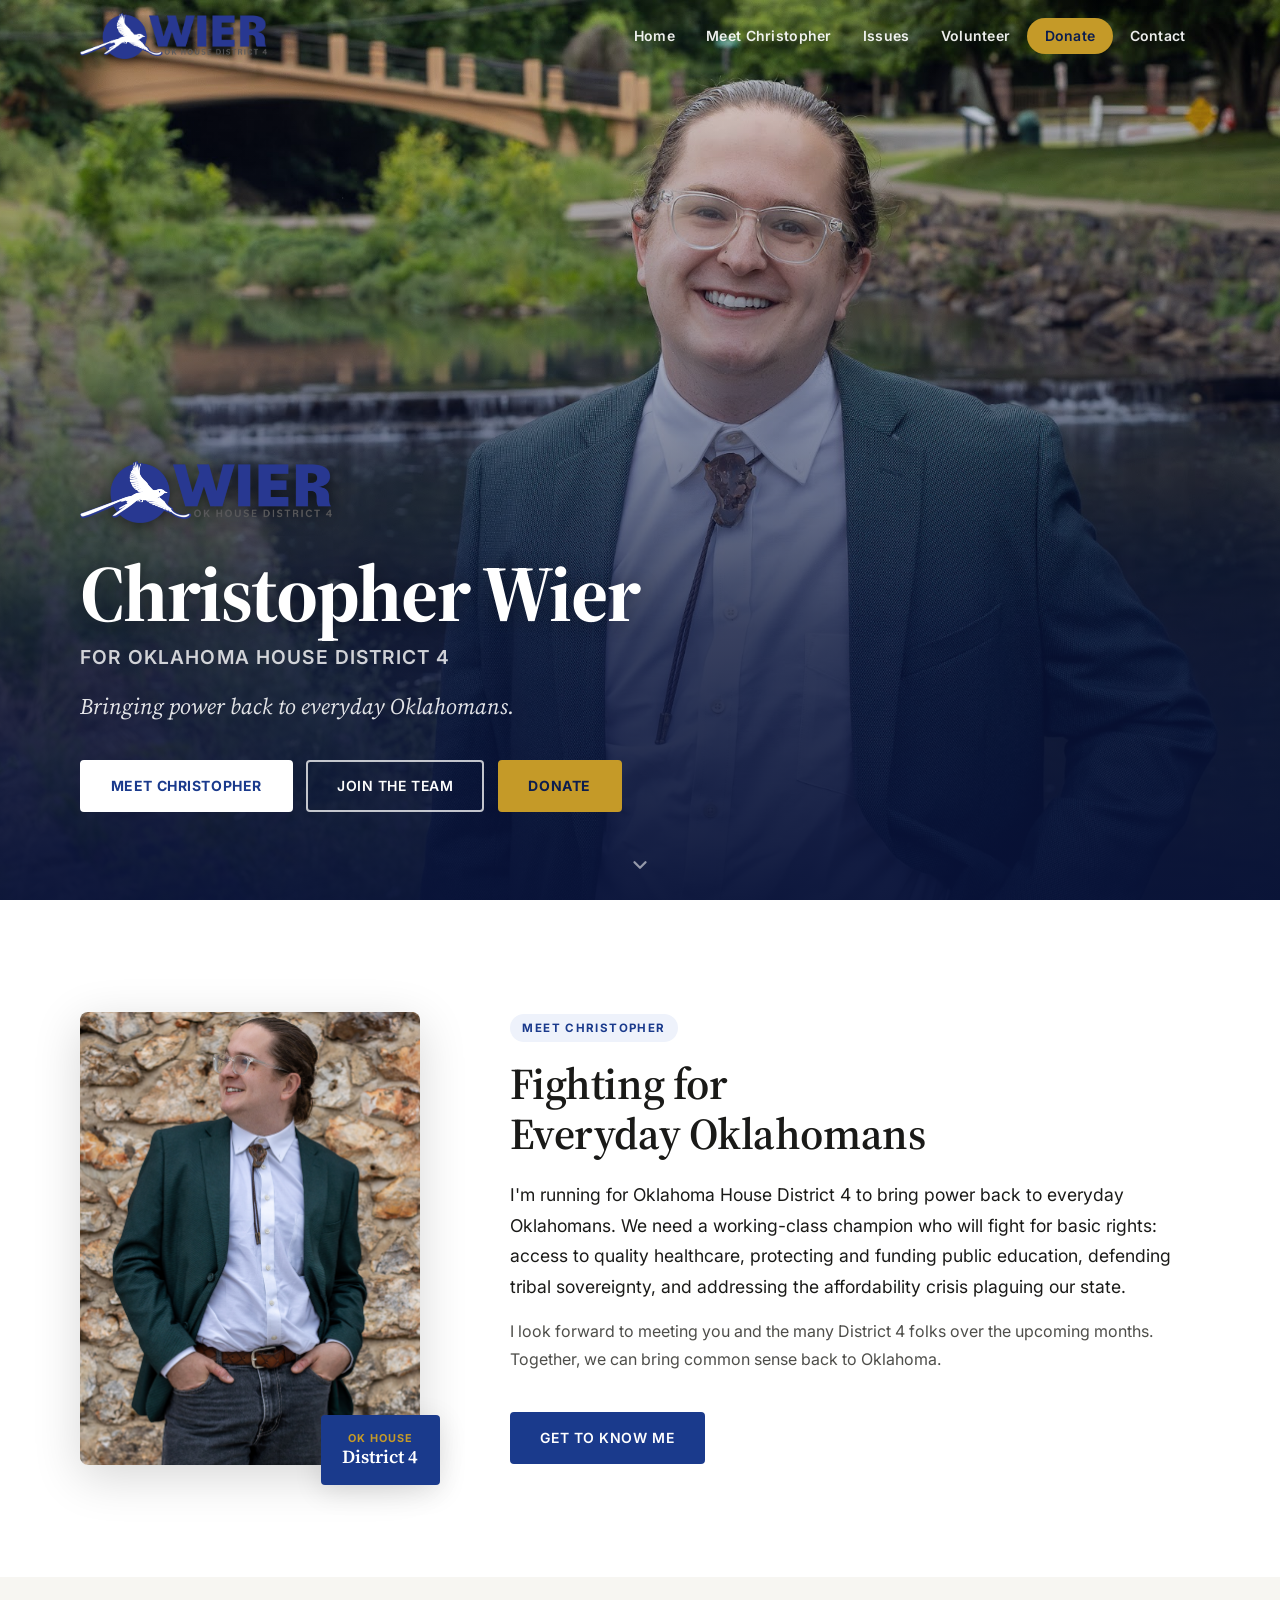
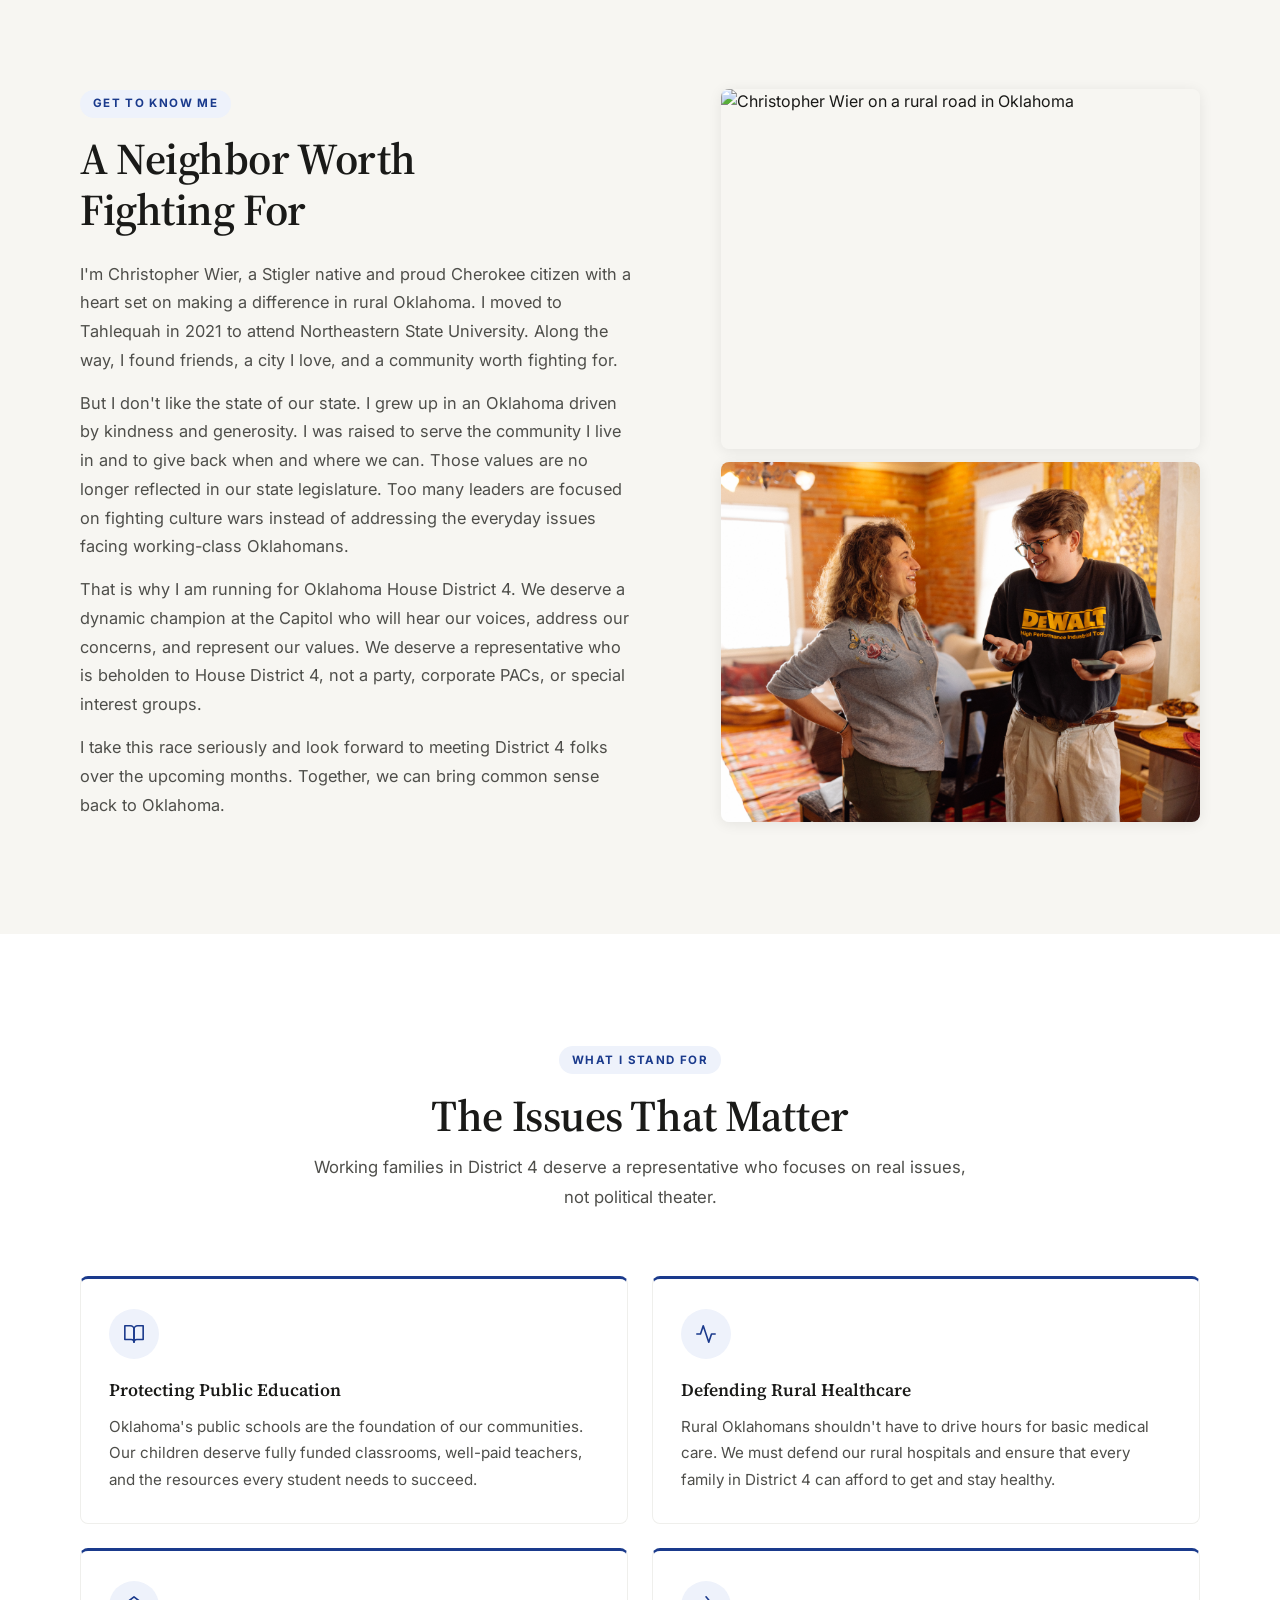
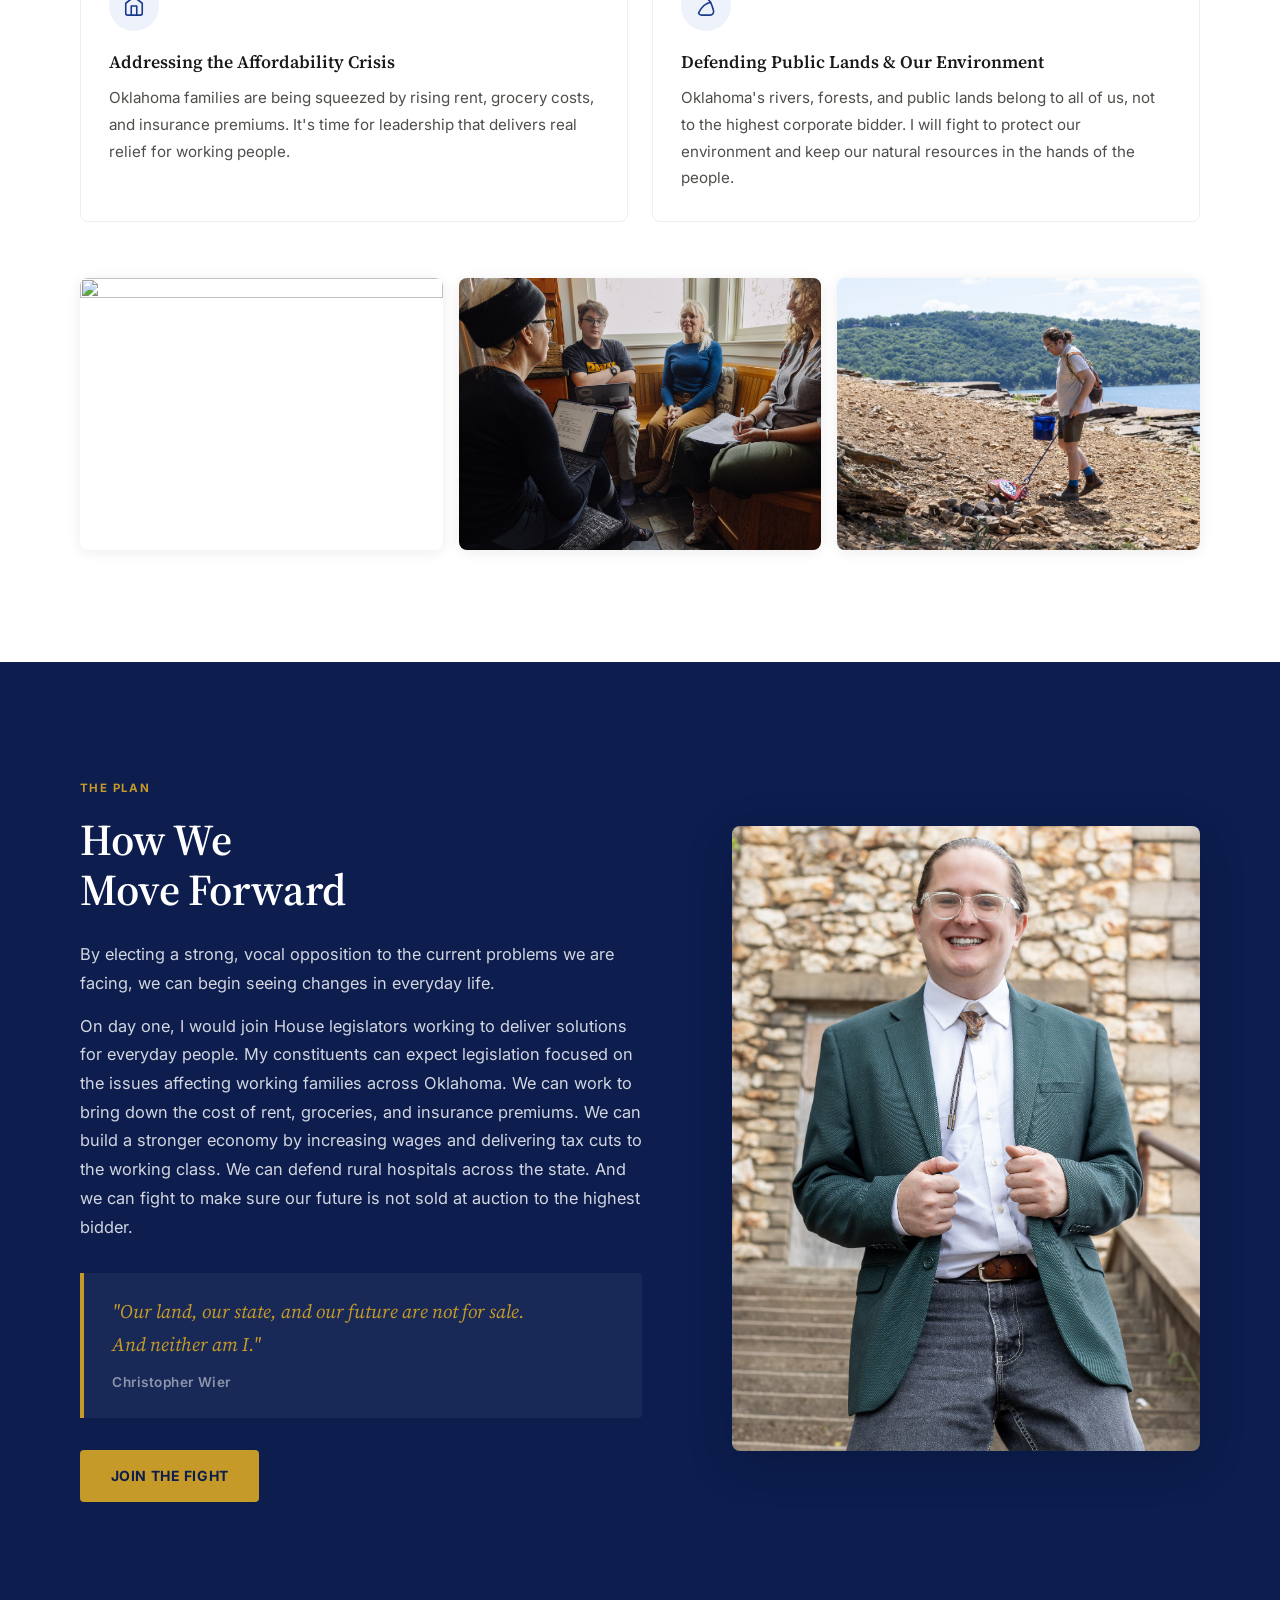
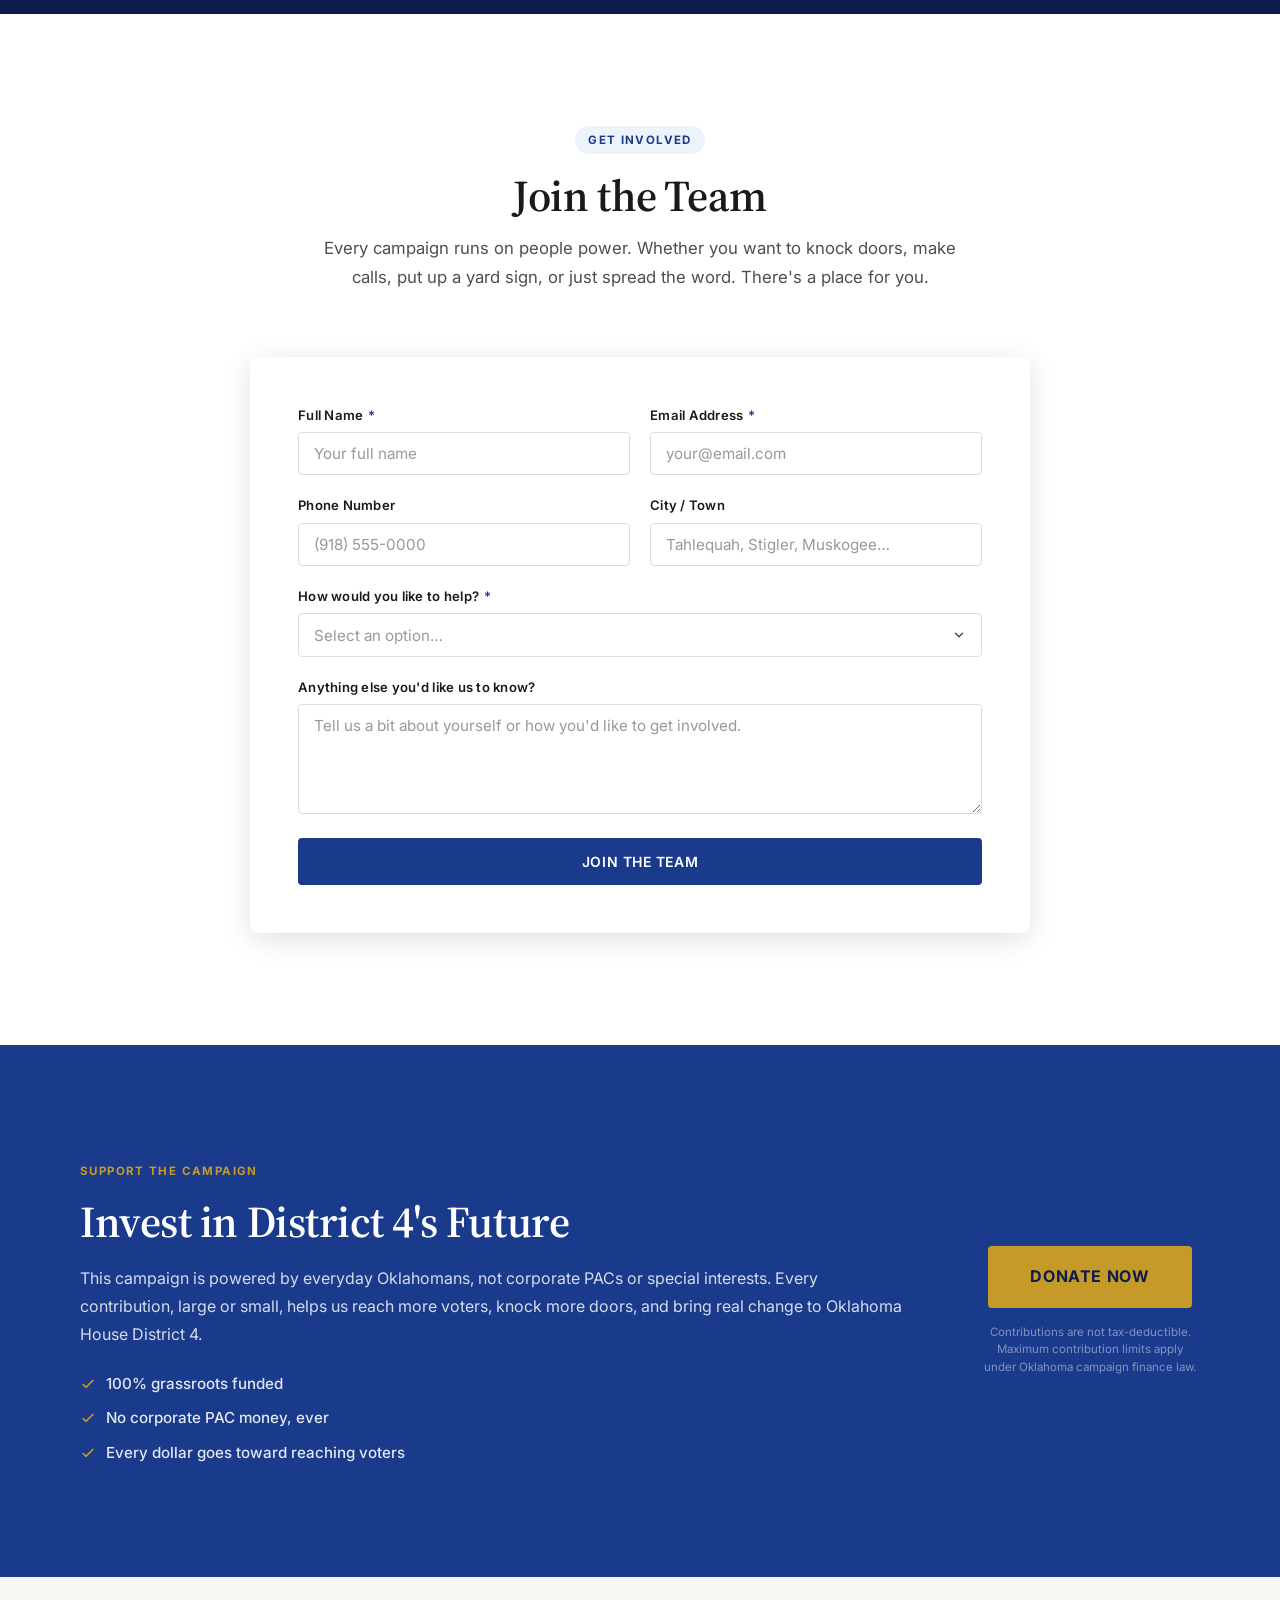
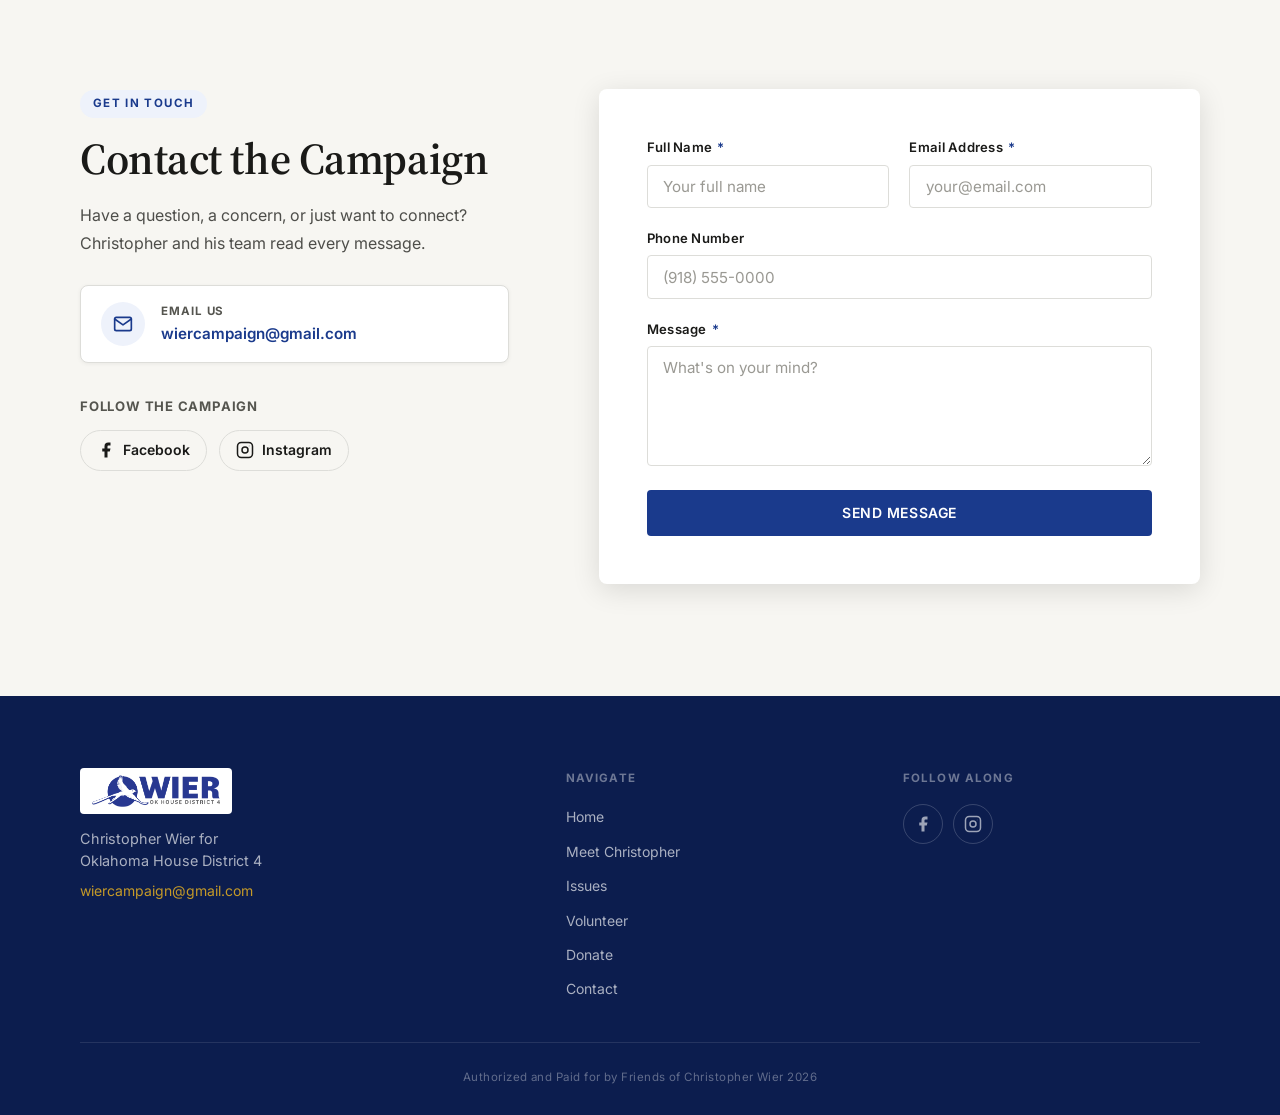
==== index.html @ 95e5c4f5 "Initial Wier campaign site" ====
<!DOCTYPE html>
<html lang="en">
<head>
  <meta charset="UTF-8">
  <meta name="viewport" content="width=device-width, initial-scale=1.0">
  <title>Christopher Wier for Oklahoma House District 4</title>
  <meta name="description" content="Christopher Wier is running for Oklahoma House District 4 to fight for working families, strengthen public education, protect rural healthcare, defend tribal sovereignty, and bring common-sense leadership back to Oklahoma.">
  <meta name="keywords" content="Christopher Wier, Oklahoma House District 4, HD4 Oklahoma, Tahlequah Oklahoma, Stigler Oklahoma, Working Families, Public Education, Rural Healthcare, Tribal Sovereignty, Oklahoma Affordability Crisis, Eastern Oklahoma, Cherokee Citizen">
  <meta property="og:title" content="Christopher Wier for Oklahoma House District 4">
  <meta property="og:description" content="Bringing power back to everyday Oklahomans.">
  <meta property="og:type" content="website">

  <link rel="preconnect" href="https://fonts.googleapis.com">
  <link rel="preconnect" href="https://fonts.gstatic.com" crossorigin>
  <link href="https://fonts.googleapis.com/css2?family=Inter:wght@400;500;600;700&family=Source+Serif+4:ital,opsz,wght@0,8..60,400;0,8..60,600;0,8..60,700;1,8..60,400;1,8..60,600&display=swap" rel="stylesheet">

  <link rel="stylesheet" href="css/styles.css">
</head>
<body>

  <!-- =========================================================
       NAVIGATION
  ========================================================= -->
  <header class="site-header" id="site-header">
    <nav class="nav-wrap">
      <a href="#home" class="nav-logo-link" aria-label="Christopher Wier – Home">
        <img
          src="assets/logos/Wier_logo_Final.png"
          alt="Wier – OK House District 4"
          class="nav-logo"
          id="nav-logo"
          width="200"
          height="49"
        >
      </a>

      <button class="hamburger" id="hamburger" aria-label="Open navigation menu" aria-expanded="false" aria-controls="nav-menu">
        <span></span>
        <span></span>
        <span></span>
      </button>

      <ul class="nav-menu" id="nav-menu" role="list">
        <li><a href="#home"      class="nav-link">Home</a></li>
        <li><a href="#meet"      class="nav-link">Meet Christopher</a></li>
        <li><a href="#issues"    class="nav-link">Issues</a></li>
        <li><a href="#volunteer" class="nav-link">Volunteer</a></li>
        <li><a href="#donate"    class="nav-link nav-donate-pill">Donate</a></li>
        <li><a href="#contact"   class="nav-link">Contact</a></li>
      </ul>
    </nav>
  </header>

  <!-- =========================================================
       HERO
  ========================================================= -->
  <section class="hero" id="home" aria-label="Campaign hero">
    <div class="hero-media" aria-hidden="true">
      <img
        src="assets/images/Front Page.JPG"
        alt=""
        class="hero-bg"
        fetchpriority="high"
      >
      <div class="hero-gradient"></div>
    </div>

    <div class="hero-body">
      <img
        src="assets/logos/Wier_logo_Final.png"
        alt="Wier for Oklahoma House District 4"
        class="hero-logo"
        width="280"
        height="69"
      >
      <h1 class="hero-name">Christopher Wier</h1>
      <p class="hero-office">for Oklahoma House District 4</p>
      <p class="hero-tagline">Bringing power back to everyday Oklahomans.</p>
      <div class="hero-actions">
        <a href="#meet"      class="btn btn-white">Meet Christopher</a>
        <a href="#volunteer" class="btn btn-ghost-white">Join the Team</a>
        <a href="#donate"    class="btn btn-gold">Donate</a>
      </div>
    </div>

    <a href="#meet" class="hero-scroll-cue" aria-label="Scroll down">
      <svg width="22" height="22" viewBox="0 0 24 24" fill="none" stroke="currentColor" stroke-width="2.5" stroke-linecap="round" stroke-linejoin="round" aria-hidden="true">
        <polyline points="6 9 12 15 18 9"/>
      </svg>
    </a>
  </section>

  <!-- =========================================================
       MEET CHRISTOPHER  (intro)
  ========================================================= -->
  <section class="section" id="meet" aria-labelledby="meet-heading">
    <div class="container">
      <div class="meet-grid">

        <div class="meet-portrait-col">
          <div class="portrait-frame">
            <img
              src="assets/images/WIER2026-1.JPG"
              alt="Christopher Wier"
              class="portrait-img"
              loading="lazy"
            >
          </div>
          <div class="portrait-badge">
            <span class="badge-top">OK House</span>
            <span class="badge-num">District 4</span>
          </div>
        </div>

        <div class="meet-text-col">
          <span class="eyebrow" aria-hidden="true">Meet Christopher</span>
          <h2 id="meet-heading">Fighting for<br>Everyday Oklahomans</h2>
          <p class="intro-lead">I'm running for Oklahoma House District 4 to bring power back to everyday Oklahomans. We need a working-class champion who will fight for basic rights: access to quality healthcare, protecting and funding public education, defending tribal sovereignty, and addressing the affordability crisis plaguing our state.</p>
          <p>I look forward to meeting you and the many District 4 folks over the upcoming months. Together, we can bring common sense back to Oklahoma.</p>
          <a href="#about" class="btn btn-blue">Get to Know Me</a>
        </div>

      </div>
    </div>
  </section>

  <!-- =========================================================
       GET TO KNOW ME  (bio)
  ========================================================= -->
  <section class="section bg-light" id="about" aria-labelledby="about-heading">
    <div class="container">
      <div class="about-grid">

        <div class="about-text-col">
          <span class="eyebrow" aria-hidden="true">Get to Know Me</span>
          <h2 id="about-heading">A Neighbor Worth<br>Fighting For</h2>

          <p>I'm Christopher Wier, a Stigler native and proud Cherokee citizen with a heart set on making a difference in rural Oklahoma. I moved to Tahlequah in 2021 to attend Northeastern State University. Along the way, I found friends, a city I love, and a community worth fighting for.</p>

          <p>But I don't like the state of our state. I grew up in an Oklahoma driven by kindness and generosity. I was raised to serve the community I live in and to give back when and where we can. Those values are no longer reflected in our state legislature. Too many leaders are focused on fighting culture wars instead of addressing the everyday issues facing working-class Oklahomans.</p>

          <p>That is why I am running for Oklahoma House District 4. We deserve a dynamic champion at the Capitol who will hear our voices, address our concerns, and represent our values. We deserve a representative who is beholden to House District 4, not a party, corporate PACs, or special interest groups.</p>

          <p>I take this race seriously and look forward to meeting District 4 folks over the upcoming months. Together, we can bring common sense back to Oklahoma.</p>
        </div>

        <div class="about-photos-col" aria-hidden="true">
          <div class="photo-stack">
            <div class="photo-stack-main">
              <img
                src="assets/images/DSC_1035.JPG"
                alt="Christopher Wier on a rural road in Oklahoma"
                loading="lazy"
              >
            </div>
            <div class="photo-stack-secondary">
              <img
                src="assets/images/_68A7377.jpg"
                alt="Christopher Wier talking with a constituent"
                loading="lazy"
              >
            </div>
          </div>
        </div>

      </div>
    </div>
  </section>

  <!-- =========================================================
       ISSUES
  ========================================================= -->
  <section class="section" id="issues" aria-labelledby="issues-heading">
    <div class="container">
      <div class="section-header centered">
        <span class="eyebrow" aria-hidden="true">What I Stand For</span>
        <h2 id="issues-heading">The Issues That Matter</h2>
        <p class="section-lead">Working families in District 4 deserve a representative who focuses on real issues, not political theater.</p>
      </div>

      <div class="issues-grid">

        <article class="issue-card">
          <div class="issue-icon" aria-hidden="true">
            <svg viewBox="0 0 24 24" fill="none" stroke="currentColor" stroke-width="1.75" stroke-linecap="round" stroke-linejoin="round">
              <path d="M2 3h6a4 4 0 0 1 4 4v14a3 3 0 0 0-3-3H2z"/>
              <path d="M22 3h-6a4 4 0 0 0-4 4v14a3 3 0 0 1 3-3h7z"/>
            </svg>
          </div>
          <h3>Protecting Public Education</h3>
          <p>Oklahoma's public schools are the foundation of our communities. Our children deserve fully funded classrooms, well-paid teachers, and the resources every student needs to succeed.</p>
        </article>

        <article class="issue-card">
          <div class="issue-icon" aria-hidden="true">
            <svg viewBox="0 0 24 24" fill="none" stroke="currentColor" stroke-width="1.75" stroke-linecap="round" stroke-linejoin="round">
              <path d="M22 12h-4l-3 9L9 3l-3 9H2"/>
            </svg>
          </div>
          <h3>Defending Rural Healthcare</h3>
          <p>Rural Oklahomans shouldn't have to drive hours for basic medical care. We must defend our rural hospitals and ensure that every family in District 4 can afford to get and stay healthy.</p>
        </article>

        <article class="issue-card">
          <div class="issue-icon" aria-hidden="true">
            <svg viewBox="0 0 24 24" fill="none" stroke="currentColor" stroke-width="1.75" stroke-linecap="round" stroke-linejoin="round">
              <path d="M3 9l9-7 9 7v11a2 2 0 0 1-2 2H5a2 2 0 0 1-2-2z"/>
              <polyline points="9 22 9 12 15 12 15 22"/>
            </svg>
          </div>
          <h3>Addressing the Affordability Crisis</h3>
          <p>Oklahoma families are being squeezed by rising rent, grocery costs, and insurance premiums. It's time for leadership that delivers real relief for working people.</p>
        </article>

        <article class="issue-card">
          <div class="issue-icon" aria-hidden="true">
            <svg viewBox="0 0 24 24" fill="none" stroke="currentColor" stroke-width="1.75" stroke-linecap="round" stroke-linejoin="round">
              <path d="M17 8C8 10 5.9 16.17 3.82 19.83A4 4 0 0 0 7.61 22h8.78a4 4 0 0 0 3.79-5.17C19.53 14.3 18 10 17 8z"/>
              <path d="M17 8l-5-6"/>
            </svg>
          </div>
          <h3>Defending Public Lands &amp; Our Environment</h3>
          <p>Oklahoma's rivers, forests, and public lands belong to all of us, not to the highest corporate bidder. I will fight to protect our environment and keep our natural resources in the hands of the people.</p>
        </article>

      </div>

      <div class="issues-photos" aria-hidden="true">
        <img src="assets/images/DSC_1108.JPG" alt="" loading="lazy" class="issues-photo">
        <img src="assets/images/_68A8656.jpg"            alt="" loading="lazy" class="issues-photo">
        <img src="assets/images/WIER2026-37_edited.jpg"  alt="" loading="lazy" class="issues-photo">
      </div>
    </div>
  </section>

  <!-- =========================================================
       HOW WE MOVE FORWARD  (plan)
  ========================================================= -->
  <section class="section bg-dark" id="plan" aria-labelledby="plan-heading">
    <div class="container">
      <div class="plan-grid">

        <div class="plan-text-col">
          <span class="eyebrow-light" aria-hidden="true">The Plan</span>
          <h2 id="plan-heading">How We<br>Move Forward</h2>

          <p>By electing a strong, vocal opposition to the current problems we are facing, we can begin seeing changes in everyday life.</p>

          <p>On day one, I would join House legislators working to deliver solutions for everyday people. My constituents can expect legislation focused on the issues affecting working families across Oklahoma. We can work to bring down the cost of rent, groceries, and insurance premiums. We can build a stronger economy by increasing wages and delivering tax cuts to the working class. We can defend rural hospitals across the state. And we can fight to make sure our future is not sold at auction to the highest bidder.</p>

          <blockquote class="plan-quote">
            <p>"Our land, our state, and our future are not for sale.</p>
            <p>And neither am I."</p>
            <footer>Christopher Wier</footer>
          </blockquote>

          <a href="#volunteer" class="btn btn-gold">Join the Fight</a>
        </div>

        <div class="plan-photo-col" aria-hidden="true">
          <img
            src="assets/images/WIER2026-5.JPG"
            alt="Christopher Wier"
            class="plan-photo"
            loading="lazy"
          >
        </div>

      </div>
    </div>
  </section>

  <!-- =========================================================
       VOLUNTEER / JOIN THE TEAM
  ========================================================= -->
  <section class="section" id="volunteer" aria-labelledby="volunteer-heading">
    <div class="container">
      <div class="section-header centered">
        <span class="eyebrow" aria-hidden="true">Get Involved</span>
        <h2 id="volunteer-heading">Join the Team</h2>
        <p class="section-lead">Every campaign runs on people power. Whether you want to knock doors, make calls, put up a yard sign, or just spread the word. There's a place for you.</p>
      </div>

      <div class="form-card">
        <form id="volunteer-form" novalidate>
          <div class="form-row-2">
            <div class="form-field">
              <label for="v-name">Full Name <span class="req" aria-label="required">*</span></label>
              <input type="text"  id="v-name"  name="name"    autocomplete="name"          placeholder="Your full name"       required>
            </div>
            <div class="form-field">
              <label for="v-email">Email Address <span class="req" aria-label="required">*</span></label>
              <input type="email" id="v-email" name="email"   autocomplete="email"         placeholder="your@email.com"       required>
            </div>
          </div>
          <div class="form-row-2">
            <div class="form-field">
              <label for="v-phone">Phone Number</label>
              <input type="tel"   id="v-phone" name="phone"   autocomplete="tel"           placeholder="(918) 555-0000">
            </div>
            <div class="form-field">
              <label for="v-city">City / Town</label>
              <input type="text"  id="v-city"  name="city"    autocomplete="address-level2" placeholder="Tahlequah, Stigler, Muskogee…">
            </div>
          </div>
          <div class="form-field">
            <label for="v-help">How would you like to help? <span class="req" aria-label="required">*</span></label>
            <select id="v-help" name="howHelp" required>
              <option value="" disabled selected>Select an option…</option>
              <option value="Canvassing / Door-knocking">Canvassing / Door-knocking</option>
              <option value="Phone Banking">Phone Banking</option>
              <option value="Yard Signs">Yard Signs</option>
              <option value="Social Media">Social Media</option>
              <option value="Event Volunteering">Event Volunteering</option>
              <option value="Fundraising">Fundraising</option>
              <option value="General Support">General Support</option>
              <option value="Other">Other</option>
            </select>
          </div>
          <div class="form-field">
            <label for="v-message">Anything else you'd like us to know?</label>
            <textarea id="v-message" name="message" rows="4" placeholder="Tell us a bit about yourself or how you'd like to get involved."></textarea>
          </div>
          <div class="form-actions">
            <button type="submit" class="btn btn-blue btn-full" id="v-submit">
              <span class="btn-label">Join the Team</span>
              <span class="btn-spinner" aria-hidden="true" hidden>
                <svg viewBox="0 0 24 24" fill="none" stroke="currentColor" stroke-width="2.5" class="spinner-icon" aria-hidden="true"><circle cx="12" cy="12" r="10" stroke-opacity="0.25"/><path d="M12 2a10 10 0 0 1 10 10" stroke-opacity="1"/></svg>
                Sending…
              </span>
            </button>
          </div>
          <div class="form-feedback form-success" id="v-success" hidden role="alert">
            <svg viewBox="0 0 24 24" fill="none" stroke="currentColor" stroke-width="2.5" aria-hidden="true"><polyline points="20 6 9 17 4 12"/></svg>
            <div>
              <strong>You're in! Thank you.</strong>
              <p>We'll be in touch soon. Welcome to the team.</p>
            </div>
          </div>
          <div class="form-feedback form-error" id="v-error" hidden role="alert">
            <svg viewBox="0 0 24 24" fill="none" stroke="currentColor" stroke-width="2" aria-hidden="true"><circle cx="12" cy="12" r="10"/><line x1="12" y1="8" x2="12" y2="12"/><line x1="12" y1="16" x2="12.01" y2="16"/></svg>
            <div>
              <strong>Something went wrong.</strong>
              <p>Please try again or email us at <a href="mailto:wiercampaign@gmail.com">wiercampaign@gmail.com</a>.</p>
            </div>
          </div>
        </form>
      </div>
    </div>
  </section>

  <!-- =========================================================
       DONATE
  ========================================================= -->
  <section class="section bg-blue" id="donate" aria-labelledby="donate-heading">
    <div class="container">
      <div class="donate-grid">

        <div class="donate-text">
          <span class="eyebrow-light" aria-hidden="true">Support the Campaign</span>
          <h2 id="donate-heading">Invest in District 4's Future</h2>
          <p>This campaign is powered by everyday Oklahomans, not corporate PACs or special interests. Every contribution, large or small, helps us reach more voters, knock more doors, and bring real change to Oklahoma House District 4.</p>
          <ul class="donate-checklist" role="list">
            <li>
              <svg viewBox="0 0 24 24" fill="none" stroke="currentColor" stroke-width="2.5" aria-hidden="true"><polyline points="20 6 9 17 4 12"/></svg>
              100% grassroots funded
            </li>
            <li>
              <svg viewBox="0 0 24 24" fill="none" stroke="currentColor" stroke-width="2.5" aria-hidden="true"><polyline points="20 6 9 17 4 12"/></svg>
              No corporate PAC money, ever
            </li>
            <li>
              <svg viewBox="0 0 24 24" fill="none" stroke="currentColor" stroke-width="2.5" aria-hidden="true"><polyline points="20 6 9 17 4 12"/></svg>
              Every dollar goes toward reaching voters
            </li>
          </ul>
        </div>

        <div class="donate-cta-col">
          <!-- TODO: Replace href="#" with your actual donation processor URL
               (ActBlue: https://secure.actblue.com/...
                Anedot: https://pay.anedot.com/...
                or your campaign's chosen platform) -->
          <a href="#" class="btn btn-gold btn-lg">Donate Now</a>
          <p class="donate-legal">Contributions are not tax-deductible.<br>Maximum contribution limits apply under Oklahoma campaign finance law.</p>
        </div>

      </div>
    </div>
  </section>

  <!-- =========================================================
       CONTACT
  ========================================================= -->
  <section class="section bg-light" id="contact" aria-labelledby="contact-heading">
    <div class="container">
      <div class="contact-grid">

        <div class="contact-info-col">
          <span class="eyebrow" aria-hidden="true">Get in Touch</span>
          <h2 id="contact-heading">Contact the Campaign</h2>
          <p>Have a question, a concern, or just want to connect? Christopher and his team read every message.</p>

          <a href="mailto:wiercampaign@gmail.com" class="contact-email-link">
            <div class="contact-email-icon" aria-hidden="true">
              <svg viewBox="0 0 24 24" fill="none" stroke="currentColor" stroke-width="2" stroke-linecap="round" stroke-linejoin="round">
                <path d="M4 4h16c1.1 0 2 .9 2 2v12c0 1.1-.9 2-2 2H4c-1.1 0-2-.9-2-2V6c0-1.1.9-2 2-2z"/>
                <polyline points="22,6 12,13 2,6"/>
              </svg>
            </div>
            <div>
              <span class="contact-label">Email us</span>
              <span class="contact-value">wiercampaign@gmail.com</span>
            </div>
          </a>

          <div class="contact-social">
            <p class="contact-social-label">Follow the Campaign</p>
            <div class="social-row">
              <!-- TODO: Replace href="#" with real Facebook page URL -->
              <a href="#" class="social-pill" aria-label="Facebook">
                <svg viewBox="0 0 24 24" fill="currentColor" aria-hidden="true"><path d="M18 2h-3a5 5 0 0 0-5 5v3H7v4h3v8h4v-8h3l1-4h-4V7a1 1 0 0 1 1-1h3z"/></svg>
                Facebook
              </a>
              <!-- TODO: Replace href="#" with real Instagram profile URL -->
              <a href="#" class="social-pill" aria-label="Instagram">
                <svg viewBox="0 0 24 24" fill="none" stroke="currentColor" stroke-width="2" aria-hidden="true"><rect x="2" y="2" width="20" height="20" rx="5" ry="5"/><circle cx="12" cy="12" r="4"/><circle cx="17.5" cy="6.5" r="0.5" fill="currentColor" stroke="none"/></svg>
                Instagram
              </a>
            </div>
          </div>
        </div>

        <div class="contact-form-col">
          <div class="form-card">
            <form id="contact-form" novalidate>
              <div class="form-row-2">
                <div class="form-field">
                  <label for="c-name">Full Name <span class="req" aria-label="required">*</span></label>
                  <input type="text"  id="c-name"  name="name"  autocomplete="name"  placeholder="Your full name"  required>
                </div>
                <div class="form-field">
                  <label for="c-email">Email Address <span class="req" aria-label="required">*</span></label>
                  <input type="email" id="c-email" name="email" autocomplete="email" placeholder="your@email.com" required>
                </div>
              </div>
              <div class="form-field">
                <label for="c-phone">Phone Number</label>
                <input type="tel" id="c-phone" name="phone" autocomplete="tel" placeholder="(918) 555-0000">
              </div>
              <div class="form-field">
                <label for="c-message">Message <span class="req" aria-label="required">*</span></label>
                <textarea id="c-message" name="message" rows="5" placeholder="What's on your mind?" required></textarea>
              </div>
              <div class="form-actions">
                <button type="submit" class="btn btn-blue btn-full" id="c-submit">
                  <span class="btn-label">Send Message</span>
                  <span class="btn-spinner" aria-hidden="true" hidden>
                    <svg viewBox="0 0 24 24" fill="none" stroke="currentColor" stroke-width="2.5" class="spinner-icon" aria-hidden="true"><circle cx="12" cy="12" r="10" stroke-opacity="0.25"/><path d="M12 2a10 10 0 0 1 10 10" stroke-opacity="1"/></svg>
                    Sending…
                  </span>
                </button>
              </div>
              <div class="form-feedback form-success" id="c-success" hidden role="alert">
                <svg viewBox="0 0 24 24" fill="none" stroke="currentColor" stroke-width="2.5" aria-hidden="true"><polyline points="20 6 9 17 4 12"/></svg>
                <div>
                  <strong>Message received!</strong>
                  <p>We'll get back to you as soon as possible.</p>
                </div>
              </div>
              <div class="form-feedback form-error" id="c-error" hidden role="alert">
                <svg viewBox="0 0 24 24" fill="none" stroke="currentColor" stroke-width="2" aria-hidden="true"><circle cx="12" cy="12" r="10"/><line x1="12" y1="8" x2="12" y2="12"/><line x1="12" y1="16" x2="12.01" y2="16"/></svg>
                <div>
                  <strong>Something went wrong.</strong>
                  <p>Please try again or email us at <a href="mailto:wiercampaign@gmail.com">wiercampaign@gmail.com</a>.</p>
                </div>
              </div>
            </form>
          </div>
        </div>

      </div>
    </div>
  </section>

  <!-- =========================================================
       FOOTER
  ========================================================= -->
  <footer class="site-footer" role="contentinfo">
    <div class="container">
      <div class="footer-grid">

        <div class="footer-brand">
          <img
            src="assets/logos/Wier_logo_Final.png"
            alt="Christopher Wier – OK House District 4"
            class="footer-logo"
            width="180"
            height="44"
            loading="lazy"
          >
          <p>Christopher Wier for<br>Oklahoma House District 4</p>
          <a href="mailto:wiercampaign@gmail.com" class="footer-email">wiercampaign@gmail.com</a>
        </div>

        <div class="footer-nav-col">
          <p class="footer-col-heading">Navigate</p>
          <ul role="list" class="footer-nav-list">
            <li><a href="#home">Home</a></li>
            <li><a href="#meet">Meet Christopher</a></li>
            <li><a href="#issues">Issues</a></li>
            <li><a href="#volunteer">Volunteer</a></li>
            <li><a href="#donate">Donate</a></li>
            <li><a href="#contact">Contact</a></li>
          </ul>
        </div>

        <div class="footer-social-col">
          <p class="footer-col-heading">Follow Along</p>
          <div class="footer-icons" role="list">
            <!-- TODO: Replace href="#" with real Facebook URL -->
            <a href="#" class="footer-icon-link" aria-label="Facebook" role="listitem">
              <svg viewBox="0 0 24 24" fill="currentColor" aria-hidden="true"><path d="M18 2h-3a5 5 0 0 0-5 5v3H7v4h3v8h4v-8h3l1-4h-4V7a1 1 0 0 1 1-1h3z"/></svg>
            </a>
            <!-- TODO: Replace href="#" with real Instagram URL -->
            <a href="#" class="footer-icon-link" aria-label="Instagram" role="listitem">
              <svg viewBox="0 0 24 24" fill="none" stroke="currentColor" stroke-width="2" aria-hidden="true"><rect x="2" y="2" width="20" height="20" rx="5" ry="5"/><circle cx="12" cy="12" r="4"/><circle cx="17.5" cy="6.5" r="0.5" fill="currentColor" stroke="none"/></svg>
            </a>
          </div>
        </div>

      </div>

      <div class="footer-bottom">
        <p class="paid-for">Authorized and Paid for by Friends of Christopher Wier 2026</p>
      </div>
    </div>
  </footer>

  <script src="js/main.js"></script>
</body>
</html>
---- css/styles.css ----
/* ================================================================
   Christopher Wier for Oklahoma House District 4
   Campaign Website – Stylesheet
   ================================================================ */

/* ---------------------------------------------------------------
   1. Design Tokens
--------------------------------------------------------------- */
:root {
  /* Brand Colors */
  --blue:        #1A3A8C;   /* primary campaign blue (matches logo) */
  --blue-dark:   #0C1D4E;   /* deep navy – dark sections            */
  --blue-mid:    #2451B0;   /* hover / active states                */
  --blue-light:  #EEF2FB;   /* tint for subtle bg accents           */
  --gold:        #C59A28;   /* warm gold accent                     */
  --gold-dark:   #A07C18;   /* gold hover                           */
  --gold-light:  #FDF7E7;   /* gold tint                            */

  /* Neutrals */
  --white:       #FFFFFF;
  --off-white:   #F7F6F2;   /* light section backgrounds            */
  --gray-100:    #EFEFEC;
  --gray-200:    #DDDDD9;
  --gray-400:    #9A9993;
  --gray-600:    #55554F;
  --text:        #1A1A18;
  --text-muted:  #4E4E4A;

  /* Typography */
  --font-ui:      'Inter', system-ui, -apple-system, sans-serif;
  --font-display: 'Source Serif 4', Georgia, 'Times New Roman', serif;

  /* Spacing & Layout */
  --max-w:    1200px;
  --gutter:   clamp(1.25rem, 5vw, 2.5rem);
  --section-pad: clamp(4rem, 9vw, 7rem);

  /* Elevation */
  --shadow-sm: 0 1px 4px rgba(0,0,0,.06);
  --shadow:    0 2px 14px rgba(0,0,0,.08);
  --shadow-md: 0 6px 28px rgba(0,0,0,.12);
  --shadow-lg: 0 12px 48px rgba(0,0,0,.16);

  /* Misc */
  --radius:    4px;
  --radius-lg: 8px;
  --ease:      cubic-bezier(.25,.46,.45,.94);
  --speed:     .2s;
}

/* ---------------------------------------------------------------
   2. Reset & Base
--------------------------------------------------------------- */
*, *::before, *::after { box-sizing: border-box; margin: 0; padding: 0; }

/* Ensure the HTML hidden attribute always wins over display:flex/grid */
[hidden] { display: none !important; }

html {
  scroll-behavior: smooth;
  -webkit-text-size-adjust: 100%;
}

body {
  font-family: var(--font-ui);
  font-size: 1rem;
  line-height: 1.6;
  color: var(--text);
  background: var(--white);
  -webkit-font-smoothing: antialiased;
  -moz-osx-font-smoothing: grayscale;
}

img, svg { display: block; max-width: 100%; height: auto; }
a { color: inherit; text-decoration: none; }
ul { list-style: none; }
button { cursor: pointer; font-family: inherit; border: none; background: none; }
input, select, textarea { font-family: inherit; }

/* ---------------------------------------------------------------
   3. Typography Scale
--------------------------------------------------------------- */
h1, h2, h3, h4 {
  font-family: var(--font-display);
  line-height: 1.15;
  color: var(--text);
}

h1 { font-size: clamp(2.6rem, 6vw, 4.75rem); font-weight: 700; letter-spacing: -.01em; }
h2 { font-size: clamp(1.85rem, 4vw, 2.75rem); font-weight: 600; letter-spacing: -.01em; }
h3 { font-size: 1.2rem; font-weight: 600; }

p {
  line-height: 1.75;
  color: var(--text-muted);
}
p + p { margin-top: .9rem; }

.intro-lead {
  font-size: 1.1rem;
  line-height: 1.75;
  color: var(--text);
}

/* Eyebrow labels */
.eyebrow {
  display: inline-block;
  font-family: var(--font-ui);
  font-size: .72rem;
  font-weight: 700;
  letter-spacing: .12em;
  text-transform: uppercase;
  color: var(--blue);
  background: var(--blue-light);
  padding: .3rem .8rem;
  border-radius: 2rem;
  margin-bottom: .65rem;
}
.eyebrow-light {
  display: inline-block;
  font-family: var(--font-ui);
  font-size: .72rem;
  font-weight: 700;
  letter-spacing: .12em;
  text-transform: uppercase;
  color: var(--gold);
  margin-bottom: .65rem;
}

/* ---------------------------------------------------------------
   4. Layout Utilities
--------------------------------------------------------------- */
.container {
  max-width: var(--max-w);
  margin: 0 auto;
  padding: 0 var(--gutter);
}

.section {
  padding: var(--section-pad) 0;
}

/* Background variants */
.bg-light { background: var(--off-white); }
.bg-dark  { background: var(--blue-dark); }
.bg-blue  { background: var(--blue); }

.section-header.centered {
  max-width: 660px;
  margin: 0 auto clamp(2.5rem, 5vw, 4rem);
  text-align: center;
}
.section-header.centered h2 { margin-top: .4rem; }
.section-lead {
  margin-top: .75rem;
  font-size: 1.05rem;
  color: var(--text-muted);
}

/* ---------------------------------------------------------------
   5. Buttons
--------------------------------------------------------------- */
.btn {
  display: inline-flex;
  align-items: center;
  justify-content: center;
  gap: .45rem;
  padding: .8rem 1.8rem;
  border-radius: var(--radius);
  font-family: var(--font-ui);
  font-size: .875rem;
  font-weight: 600;
  letter-spacing: .04em;
  text-transform: uppercase;
  white-space: nowrap;
  transition: background var(--speed) var(--ease),
              border-color var(--speed) var(--ease),
              color var(--speed) var(--ease),
              transform var(--speed) var(--ease),
              box-shadow var(--speed) var(--ease);
}
.btn:focus-visible {
  outline: 3px solid var(--gold);
  outline-offset: 3px;
}
.btn:active { transform: scale(.98); }

/* Solid blue */
.btn-blue {
  background: var(--blue);
  color: var(--white);
  border: 2px solid var(--blue);
}
.btn-blue:hover {
  background: var(--blue-mid);
  border-color: var(--blue-mid);
  transform: translateY(-1px);
  box-shadow: 0 4px 14px rgba(26,58,140,.3);
}

/* Solid white (for dark backgrounds) */
.btn-white {
  background: var(--white);
  color: var(--blue);
  border: 2px solid var(--white);
  font-weight: 700;
}
.btn-white:hover {
  background: var(--off-white);
  transform: translateY(-1px);
  box-shadow: 0 4px 14px rgba(0,0,0,.15);
}

/* Ghost white (for dark backgrounds) */
.btn-ghost-white {
  background: transparent;
  color: var(--white);
  border: 2px solid rgba(255,255,255,.75);
}
.btn-ghost-white:hover {
  background: rgba(255,255,255,.1);
  border-color: var(--white);
}

/* Gold accent */
.btn-gold {
  background: var(--gold);
  color: var(--blue-dark);
  border: 2px solid var(--gold);
  font-weight: 700;
}
.btn-gold:hover {
  background: var(--gold-dark);
  border-color: var(--gold-dark);
  transform: translateY(-1px);
  box-shadow: 0 4px 16px rgba(197,154,40,.4);
}

/* Large size */
.btn-lg {
  padding: 1rem 2.5rem;
  font-size: 1rem;
}

/* Full width */
.btn-full { width: 100%; }

/* ---------------------------------------------------------------
   6. Navigation
--------------------------------------------------------------- */
.site-header {
  position: fixed;
  top: 0;
  left: 0;
  right: 0;
  z-index: 200;
  transition: background var(--speed) var(--ease),
              box-shadow var(--speed) var(--ease);
}

/* Transparent state (over hero) */
.site-header.is-transparent {
  background: transparent;
}
.site-header.is-transparent .nav-logo {
  /* Keep real logo colors — drop-shadow lifts it off the dark photo */
  filter: drop-shadow(0 1px 6px rgba(0,0,0,.55));
}
.site-header.is-transparent .nav-link {
  color: rgba(255,255,255,.92);
}
.site-header.is-transparent .nav-link:hover {
  color: #fff;
}
.site-header.is-transparent .nav-donate-pill {
  background: var(--gold);
  color: var(--blue-dark) !important;
}
.site-header.is-transparent .hamburger span {
  background: #fff;
}

/* Scrolled state */
.site-header.is-scrolled {
  background: var(--white);
  box-shadow: 0 2px 16px rgba(0,0,0,.1);
}
.site-header.is-scrolled .nav-logo {
  filter: none;
}
.site-header.is-scrolled .nav-link {
  color: var(--text);
}
.site-header.is-scrolled .nav-link:hover {
  color: var(--blue);
}
.site-header.is-scrolled .nav-donate-pill {
  background: var(--blue);
  color: var(--white) !important;
}
.site-header.is-scrolled .hamburger span {
  background: var(--text);
}

.nav-wrap {
  max-width: var(--max-w);
  margin: 0 auto;
  padding: 0 var(--gutter);
  height: 72px;
  display: flex;
  align-items: center;
  justify-content: space-between;
  gap: 1rem;
}

.nav-logo-link { display: flex; align-items: center; flex-shrink: 0; }
.nav-logo { height: 46px; width: auto; transition: filter var(--speed); }

.nav-menu {
  display: flex;
  align-items: center;
  gap: .15rem;
}

.nav-link {
  display: block;
  padding: .45rem .9rem;
  font-size: .875rem;
  font-weight: 600;
  border-radius: var(--radius);
  letter-spacing: .02em;
  transition: color var(--speed), background var(--speed);
}

.nav-donate-pill {
  padding: .45rem 1.1rem !important;
  border-radius: 3rem !important;
  transition: background var(--speed), color var(--speed) !important;
}
.nav-donate-pill:hover { opacity: .9; }

/* Hamburger */
.hamburger {
  display: none;
  flex-direction: column;
  gap: 5px;
  padding: 8px;
  margin-right: -.5rem;
  background: transparent;
  border: none;
  cursor: pointer;
  flex-shrink: 0;
}
.hamburger span {
  display: block;
  width: 24px;
  height: 2px;
  border-radius: 2px;
  background: var(--text);
  transition: transform .3s var(--ease), opacity .3s;
}
.hamburger[aria-expanded="true"] span:nth-child(1) {
  transform: translateY(7px) rotate(45deg);
}
.hamburger[aria-expanded="true"] span:nth-child(2) {
  opacity: 0;
}
.hamburger[aria-expanded="true"] span:nth-child(3) {
  transform: translateY(-7px) rotate(-45deg);
}

/* ---------------------------------------------------------------
   7. Hero
--------------------------------------------------------------- */
.hero {
  position: relative;
  min-height: 100svh;
  min-height: 100vh;
  display: flex;
  flex-direction: column;
  justify-content: flex-end;
  overflow: hidden;
}

.hero-media {
  position: absolute;
  inset: 0;
  z-index: 0;
}
.hero-bg {
  width: 100%;
  height: 100%;
  object-fit: cover;
  object-position: center 20%;
}
.hero-gradient {
  position: absolute;
  inset: 0;
  /* Lighter at top (shows Christopher's face) → very dark at bottom (text) */
  background: linear-gradient(
    to top,
    rgba(8, 18, 56, .96) 0%,
    rgba(8, 18, 56, .80) 30%,
    rgba(8, 18, 56, .35) 60%,
    rgba(8, 18, 56, .08) 100%
  );
}

.hero-body {
  position: relative;
  z-index: 1;
  max-width: var(--max-w);
  width: 100%;
  margin: 0 auto;
  padding: 7rem var(--gutter) 5.5rem;
}

.hero-logo {
  height: 62px;
  width: auto;
  margin-bottom: 1.75rem;
  /* Keep real logo — drop-shadow creates contrast against the dark photo overlay */
  filter: drop-shadow(0 2px 8px rgba(0,0,0,.6));
}

.hero-name {
  font-family: var(--font-display);
  font-size: clamp(2.75rem, 6.5vw, 5rem);
  font-weight: 700;
  color: var(--white);
  line-height: 1.05;
  letter-spacing: -.02em;
  text-shadow: 0 2px 20px rgba(0,0,0,.3);
}

.hero-office {
  margin-top: .35rem;
  font-size: clamp(.9rem, 2vw, 1.2rem);
  font-weight: 600;
  color: rgba(255,255,255,.8);
  letter-spacing: .06em;
  text-transform: uppercase;
}

.hero-tagline {
  margin-top: 1rem;
  font-family: var(--font-display);
  font-size: clamp(1.05rem, 2.2vw, 1.4rem);
  font-style: italic;
  color: rgba(255,255,255,.88);
  line-height: 1.5;
}

.hero-actions {
  display: flex;
  flex-wrap: wrap;
  gap: .85rem;
  margin-top: 2.25rem;
}

.hero-scroll-cue {
  position: absolute;
  bottom: 1.5rem;
  left: 50%;
  transform: translateX(-50%);
  z-index: 1;
  color: rgba(255,255,255,.55);
  animation: bounce-y 2.2s infinite ease-in-out;
}
@keyframes bounce-y {
  0%, 100% { transform: translateX(-50%) translateY(0); }
  50%       { transform: translateX(-50%) translateY(7px); }
}

/* ---------------------------------------------------------------
   8. Meet Christopher  (intro section)
--------------------------------------------------------------- */
.meet-grid {
  display: grid;
  grid-template-columns: 340px 1fr;
  gap: clamp(2.5rem, 7vw, 6rem);
  align-items: center;
}

/* Portrait */
.meet-portrait-col { position: relative; }

.portrait-frame {
  border-radius: var(--radius-lg);
  overflow: hidden;
  box-shadow: var(--shadow-lg);
  position: relative;
}
/* Gold accent line */
.portrait-frame::before {
  content: '';
  position: absolute;
  top: -6px;
  left: -6px;
  right: 6px;
  bottom: 6px;
  border: 3px solid var(--gold);
  border-radius: var(--radius-lg);
  z-index: -1;
  pointer-events: none;
}
.portrait-img {
  width: 100%;
  aspect-ratio: 3/4;
  object-fit: cover;
  object-position: center top;
}

/* District badge */
.portrait-badge {
  position: absolute;
  bottom: -1.25rem;
  right: -1.25rem;
  background: var(--blue);
  color: var(--white);
  padding: 1rem 1.35rem;
  border-radius: var(--radius);
  text-align: center;
  box-shadow: var(--shadow-md);
  line-height: 1.3;
}
.badge-top {
  display: block;
  font-size: .68rem;
  font-weight: 700;
  letter-spacing: .1em;
  text-transform: uppercase;
  color: var(--gold);
}
.badge-num {
  display: block;
  font-family: var(--font-display);
  font-size: 1.15rem;
  font-weight: 600;
}

/* Text column */
.meet-text-col h2      { margin: .4rem 0 1.25rem; }
.meet-text-col p       { margin-bottom: .9rem; }
.meet-text-col .btn    { margin-top: 1.5rem; }

/* ---------------------------------------------------------------
   9. About / Bio
--------------------------------------------------------------- */
.about-grid {
  display: grid;
  grid-template-columns: 1.15fr 1fr;
  gap: clamp(2.5rem, 7vw, 6rem);
  align-items: start;
}

.about-text-col h2 { margin: .4rem 0 1.5rem; }
.about-text-col p  { font-size: 1.025rem; }

/* Stacked photo layout */
.photo-stack {
  display: grid;
  grid-template-rows: auto auto;
  gap: .85rem;
}
.photo-stack-main img,
.photo-stack-secondary img {
  width: 100%;
  border-radius: var(--radius-lg);
  box-shadow: var(--shadow);
}
.photo-stack-main img {
  aspect-ratio: 4/3;
  object-fit: cover;
  object-position: center;
}
.photo-stack-secondary img {
  aspect-ratio: 4/3;
  object-fit: cover;
  object-position: center top;
}

/* ---------------------------------------------------------------
   10. Issues
--------------------------------------------------------------- */
.issues-grid {
  display: grid;
  grid-template-columns: repeat(2, 1fr);
  gap: 1.5rem;
  margin-bottom: clamp(2rem, 5vw, 3.5rem);
}

.issue-card {
  background: var(--white);
  border: 1px solid var(--gray-100);
  border-top: 3px solid var(--blue);
  border-radius: var(--radius-lg);
  padding: 1.85rem 1.75rem;
  transition: box-shadow var(--speed), transform var(--speed);
}
.issue-card:hover {
  box-shadow: var(--shadow-md);
  transform: translateY(-3px);
}

.issue-icon {
  width: 50px;
  height: 50px;
  background: var(--blue-light);
  border-radius: 50%;
  display: flex;
  align-items: center;
  justify-content: center;
  margin-bottom: 1.25rem;
}
.issue-icon svg {
  width: 22px;
  height: 22px;
  stroke: var(--blue);
}

.issue-card h3 {
  font-size: 1.1rem;
  line-height: 1.3;
  margin-bottom: .75rem;
  color: var(--text);
}
.issue-card p { font-size: .95rem; }

/* Photo bar below cards */
.issues-photos {
  display: grid;
  grid-template-columns: repeat(3, 1fr);
  gap: 1rem;
}
.issues-photo {
  width: 100%;
  aspect-ratio: 4/3;
  object-fit: cover;
  border-radius: var(--radius-lg);
  box-shadow: var(--shadow);
}

/* ---------------------------------------------------------------
   11. Plan / How We Move Forward
--------------------------------------------------------------- */
.plan-grid {
  display: grid;
  grid-template-columns: 1.2fr 1fr;
  gap: clamp(2.5rem, 7vw, 6rem);
  align-items: center;
}

/* Text */
.plan-text-col h2 {
  color: var(--white);
  margin: .4rem 0 1.5rem;
}
.plan-text-col p  { color: rgba(255,255,255,.82); font-size: 1.025rem; }

.plan-quote {
  margin: 2rem 0;
  padding: 1.5rem 1.75rem;
  border-left: 4px solid var(--gold);
  background: rgba(255,255,255,.05);
  border-radius: 0 var(--radius) var(--radius) 0;
}
.plan-quote p {
  font-family: var(--font-display);
  font-style: italic;
  font-size: 1.2rem;
  color: var(--gold);
  line-height: 1.5;
}
.plan-quote p + p { margin-top: .25rem; }
.plan-quote footer {
  margin-top: .85rem;
  font-size: .85rem;
  font-weight: 600;
  color: rgba(255,255,255,.5);
  letter-spacing: .04em;
}

/* Photo */
.plan-photo {
  width: 100%;
  border-radius: var(--radius-lg);
  box-shadow: var(--shadow-lg);
  aspect-ratio: 3/4;
  object-fit: cover;
  object-position: center top;
}

/* ---------------------------------------------------------------
   12. Forms (shared)
--------------------------------------------------------------- */
.form-card {
  background: var(--white);
  border-radius: var(--radius-lg);
  box-shadow: var(--shadow-md);
  padding: clamp(1.75rem, 5vw, 3rem);
  max-width: 780px;
  margin: 0 auto;
}

.form-row-2 {
  display: grid;
  grid-template-columns: 1fr 1fr;
  gap: 1.25rem;
}

.form-field {
  display: flex;
  flex-direction: column;
  gap: .4rem;
  margin-bottom: 1.25rem;
}
.form-field:last-of-type { margin-bottom: 0; }

.form-field label {
  font-size: .82rem;
  font-weight: 600;
  letter-spacing: .02em;
  color: var(--text);
}
.req { color: var(--blue); margin-left: .1rem; }

.form-field input,
.form-field select,
.form-field textarea {
  width: 100%;
  padding: .7rem .95rem;
  border: 1.5px solid var(--gray-200);
  border-radius: var(--radius);
  font-size: .95rem;
  color: var(--text);
  background: var(--white);
  outline: none;
  transition: border-color var(--speed), box-shadow var(--speed);
  -webkit-appearance: none;
  appearance: none;
}
.form-field input::placeholder,
.form-field textarea::placeholder {
  color: var(--gray-400);
}
.form-field input:focus,
.form-field select:focus,
.form-field textarea:focus {
  border-color: var(--blue);
  box-shadow: 0 0 0 3px rgba(26,58,140,.12);
}

/* Select arrow */
.form-field select {
  background-image: url("data:image/svg+xml,%3Csvg xmlns='http://www.w3.org/2000/svg' width='14' height='14' viewBox='0 0 24 24' fill='none' stroke='%234E4E4A' stroke-width='2.5' stroke-linecap='round' stroke-linejoin='round'%3E%3Cpolyline points='6 9 12 15 18 9'/%3E%3C/svg%3E");
  background-repeat: no-repeat;
  background-position: right .95rem center;
  padding-right: 2.5rem;
  cursor: pointer;
}
.form-field select:invalid { color: var(--gray-400); }

.form-field textarea { resize: vertical; min-height: 110px; }

/* Invalid field state (via JS) */
.form-field input.invalid,
.form-field select.invalid,
.form-field textarea.invalid {
  border-color: #DC2626;
  box-shadow: 0 0 0 3px rgba(220,38,38,.1);
}

.form-actions { margin-top: 1.5rem; }

/* Submit button states */
.btn-submit { position: relative; min-width: 180px; }
.btn-label  { display: flex; align-items: center; justify-content: center; gap: .5rem; }
.btn-spinner {
  display: flex;
  align-items: center;
  justify-content: center;
  gap: .5rem;
}
.spinner-icon {
  width: 18px;
  height: 18px;
  animation: spin .9s linear infinite;
}
@keyframes spin { to { transform: rotate(360deg); } }

/* Feedback messages */
.form-feedback {
  display: flex;
  align-items: flex-start;
  gap: .85rem;
  padding: 1rem 1.25rem;
  border-radius: var(--radius);
  margin-top: 1.25rem;
}
.form-feedback svg { width: 20px; height: 20px; flex-shrink: 0; margin-top: .15rem; }
.form-feedback strong { display: block; margin-bottom: .2rem; font-size: .95rem; }
.form-feedback p { font-size: .88rem; }
.form-feedback a { color: var(--blue); text-decoration: underline; }

.form-success {
  background: #f0fdf4;
  border: 1px solid #86efac;
  color: #166534;
}
.form-success svg { stroke: #16a34a; }
.form-success p   { color: #166534; }

.form-error {
  background: #fef2f2;
  border: 1px solid #fca5a5;
  color: #991b1b;
}
.form-error svg { stroke: #dc2626; }
.form-error p   { color: #991b1b; }

/* ---------------------------------------------------------------
   13. Donate
--------------------------------------------------------------- */
.donate-grid {
  display: grid;
  grid-template-columns: 1fr auto;
  gap: clamp(2rem, 6vw, 5rem);
  align-items: center;
}

.donate-text h2 { color: var(--white); margin: .4rem 0 1rem; }
.donate-text p  { color: rgba(255,255,255,.82); }

.donate-checklist {
  display: flex;
  flex-direction: column;
  gap: .65rem;
  margin-top: 1.5rem;
}
.donate-checklist li {
  display: flex;
  align-items: center;
  gap: .6rem;
  font-size: .95rem;
  font-weight: 500;
  color: rgba(255,255,255,.88);
}
.donate-checklist svg { width: 16px; height: 16px; stroke: var(--gold); flex-shrink: 0; }

.donate-cta-col {
  display: flex;
  flex-direction: column;
  align-items: center;
  gap: 1rem;
  flex-shrink: 0;
  text-align: center;
}
.donate-legal {
  font-size: .72rem;
  color: rgba(255,255,255,.45);
  line-height: 1.5;
  max-width: 220px;
}

/* ---------------------------------------------------------------
   14. Contact
--------------------------------------------------------------- */
.contact-grid {
  display: grid;
  grid-template-columns: 1fr 1.4fr;
  gap: clamp(2.5rem, 7vw, 6rem);
  align-items: start;
}

.contact-info-col h2 { margin: .4rem 0 1rem; }
.contact-info-col > p { margin-bottom: 1.75rem; }

.contact-email-link {
  display: flex;
  align-items: center;
  gap: 1rem;
  padding: 1rem 1.25rem;
  background: var(--white);
  border: 1.5px solid var(--gray-200);
  border-radius: var(--radius-lg);
  box-shadow: var(--shadow-sm);
  margin-bottom: 2rem;
  transition: border-color var(--speed), box-shadow var(--speed);
}
.contact-email-link:hover {
  border-color: var(--blue);
  box-shadow: var(--shadow);
}
.contact-email-icon {
  width: 44px;
  height: 44px;
  background: var(--blue-light);
  border-radius: 50%;
  display: flex;
  align-items: center;
  justify-content: center;
  flex-shrink: 0;
}
.contact-email-icon svg { width: 20px; height: 20px; stroke: var(--blue); }
.contact-label  { display: block; font-size: .72rem; font-weight: 700; letter-spacing: .08em; text-transform: uppercase; color: var(--gray-600); margin-bottom: .1rem; }
.contact-value  { display: block; font-size: .95rem; font-weight: 600; color: var(--blue); }

.contact-social-label { font-size: .82rem; font-weight: 700; letter-spacing: .06em; text-transform: uppercase; color: var(--gray-600); margin-bottom: .75rem; }
.social-row { display: flex; gap: .75rem; flex-wrap: wrap; }

.social-pill {
  display: inline-flex;
  align-items: center;
  gap: .5rem;
  padding: .5rem 1rem;
  border: 1.5px solid var(--gray-200);
  border-radius: 3rem;
  font-size: .875rem;
  font-weight: 600;
  color: var(--text);
  transition: border-color var(--speed), background var(--speed), color var(--speed);
}
.social-pill:hover { border-color: var(--blue); color: var(--blue); background: var(--blue-light); }
.social-pill svg { width: 18px; height: 18px; stroke: currentColor; }
.social-pill svg[fill="currentColor"] { stroke: none; }

/* ---------------------------------------------------------------
   15. Footer
--------------------------------------------------------------- */
.site-footer {
  background: var(--blue-dark);
  color: rgba(255,255,255,.7);
  padding: clamp(3rem, 6vw, 4.5rem) 0 1.75rem;
}

.footer-grid {
  display: grid;
  grid-template-columns: 1.5fr 1fr 1fr;
  gap: 2.5rem;
  padding-bottom: 2.5rem;
  border-bottom: 1px solid rgba(255,255,255,.1);
  margin-bottom: 1.5rem;
}

.footer-logo {
  height: 46px;
  width: auto;
  /* White pill background so the colored logo reads on dark navy */
  background: var(--white);
  padding: .45rem .75rem;
  border-radius: var(--radius);
  margin-bottom: .85rem;
}
.footer-brand p {
  font-size: .9rem;
  line-height: 1.55;
  color: rgba(255,255,255,.65);
  margin-top: .5rem;
}
.footer-email {
  display: inline-block;
  margin-top: .5rem;
  font-size: .875rem;
  color: var(--gold);
  transition: opacity var(--speed);
}
.footer-email:hover { opacity: .8; text-decoration: underline; }

.footer-col-heading {
  font-size: .72rem;
  font-weight: 700;
  letter-spacing: .1em;
  text-transform: uppercase;
  color: rgba(255,255,255,.4);
  margin-bottom: 1rem;
}

.footer-nav-list {
  display: flex;
  flex-direction: column;
  gap: .55rem;
}
.footer-nav-list a {
  font-size: .875rem;
  color: rgba(255,255,255,.65);
  transition: color var(--speed);
}
.footer-nav-list a:hover { color: var(--white); }

.footer-icons {
  display: flex;
  gap: .65rem;
}
.footer-icon-link {
  display: flex;
  align-items: center;
  justify-content: center;
  width: 40px;
  height: 40px;
  border: 1px solid rgba(255,255,255,.18);
  border-radius: 50%;
  color: rgba(255,255,255,.6);
  transition: border-color var(--speed), color var(--speed), background var(--speed);
}
.footer-icon-link:hover { border-color: var(--gold); color: var(--gold); background: rgba(197,154,40,.08); }
.footer-icon-link svg { width: 18px; height: 18px; }

.footer-bottom { text-align: center; }
.paid-for {
  font-size: .72rem;
  color: rgba(255,255,255,.35);
  letter-spacing: .04em;
}

/* ---------------------------------------------------------------
   16. Responsive – Tablet (≤ 960px)
--------------------------------------------------------------- */
@media (max-width: 960px) {

  /* Nav: hamburger kicks in */
  .hamburger { display: flex; }
  .nav-menu {
    display: none;
    position: fixed;
    inset: 72px 0 0;
    background: var(--blue-dark);
    flex-direction: column;
    align-items: stretch;
    padding: 1rem .75rem 2rem;
    gap: .25rem;
    z-index: 199;
    overflow-y: auto;
    /* Slide-in animation */
    transform: translateY(-8px);
    opacity: 0;
    pointer-events: none;
    transition: transform .25s var(--ease), opacity .25s var(--ease);
  }
  .nav-menu.is-open {
    display: flex;
    pointer-events: auto;
    transform: translateY(0);
    opacity: 1;
  }
  .nav-link {
    padding: .9rem 1rem;
    font-size: .95rem;
    color: rgba(255,255,255,.88) !important;
    border-radius: var(--radius);
    border-bottom: 1px solid rgba(255,255,255,.07);
  }
  .nav-link:last-child { border-bottom: none; }
  .nav-donate-pill {
    margin-top: .5rem;
    background: var(--gold) !important;
    color: var(--blue-dark) !important;
    text-align: center;
    border-radius: var(--radius) !important;
  }

  /* Meet Christopher */
  .meet-grid {
    grid-template-columns: 1fr;
  }
  .meet-portrait-col {
    max-width: 360px;
    margin: 0 auto;
  }

  /* About */
  .about-grid { grid-template-columns: 1fr; }

  /* Issues */
  .issues-grid { grid-template-columns: 1fr; }

  /* Plan */
  .plan-grid { grid-template-columns: 1fr; }
  .plan-photo-col { display: none; } /* hide photo on tablet to keep layout clean */

  /* Donate */
  .donate-grid {
    grid-template-columns: 1fr;
    text-align: center;
  }
  .donate-checklist { align-items: center; }
  .donate-legal { max-width: none; }

  /* Contact */
  .contact-grid { grid-template-columns: 1fr; }

  /* Footer */
  .footer-grid { grid-template-columns: 1fr 1fr; }
  .footer-brand { grid-column: 1 / -1; }
}

/* ---------------------------------------------------------------
   17. Responsive – Mobile (≤ 640px)
--------------------------------------------------------------- */
@media (max-width: 640px) {

  /* Hero */
  .hero-actions {
    flex-direction: column;
    align-items: flex-start;
    max-width: 300px;
  }
  .hero-actions .btn { width: 100%; text-align: center; }

  /* Issues photos */
  .issues-photos { grid-template-columns: 1fr 1fr; }
  .issues-photo:last-child { display: none; }

  /* Form rows become single column */
  .form-row-2 { grid-template-columns: 1fr; }

  /* Donate */
  .donate-cta-col .btn { width: 100%; }

  /* Footer */
  .footer-grid { grid-template-columns: 1fr; }

  /* Portrait badge off-screen on tiny screens */
  .portrait-badge { right: 0; bottom: -1rem; }
}

/* ---------------------------------------------------------------
   18. Scroll-reveal  (optional gentle fade-in)
--------------------------------------------------------------- */
.reveal {
  opacity: 0;
  transform: translateY(20px);
  transition: opacity .55s var(--ease), transform .55s var(--ease);
}
.reveal.is-visible {
  opacity: 1;
  transform: none;
}
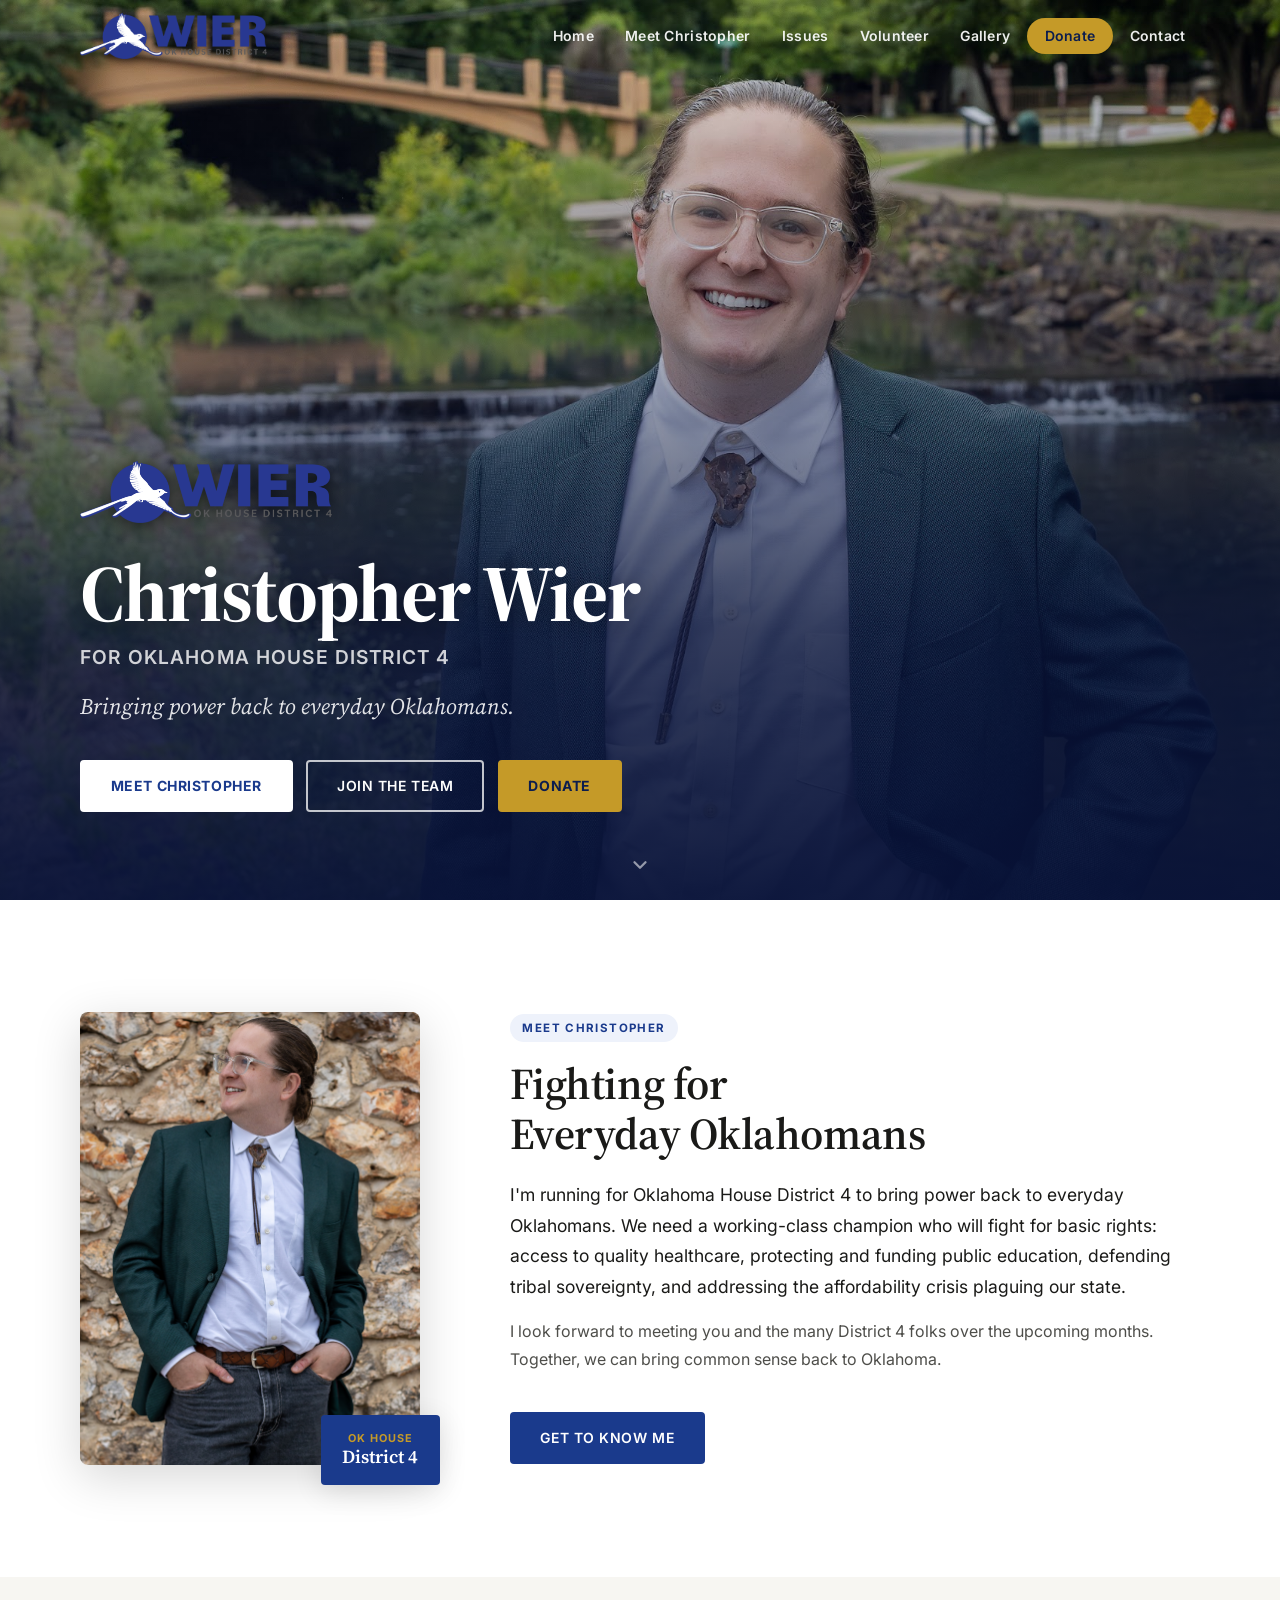
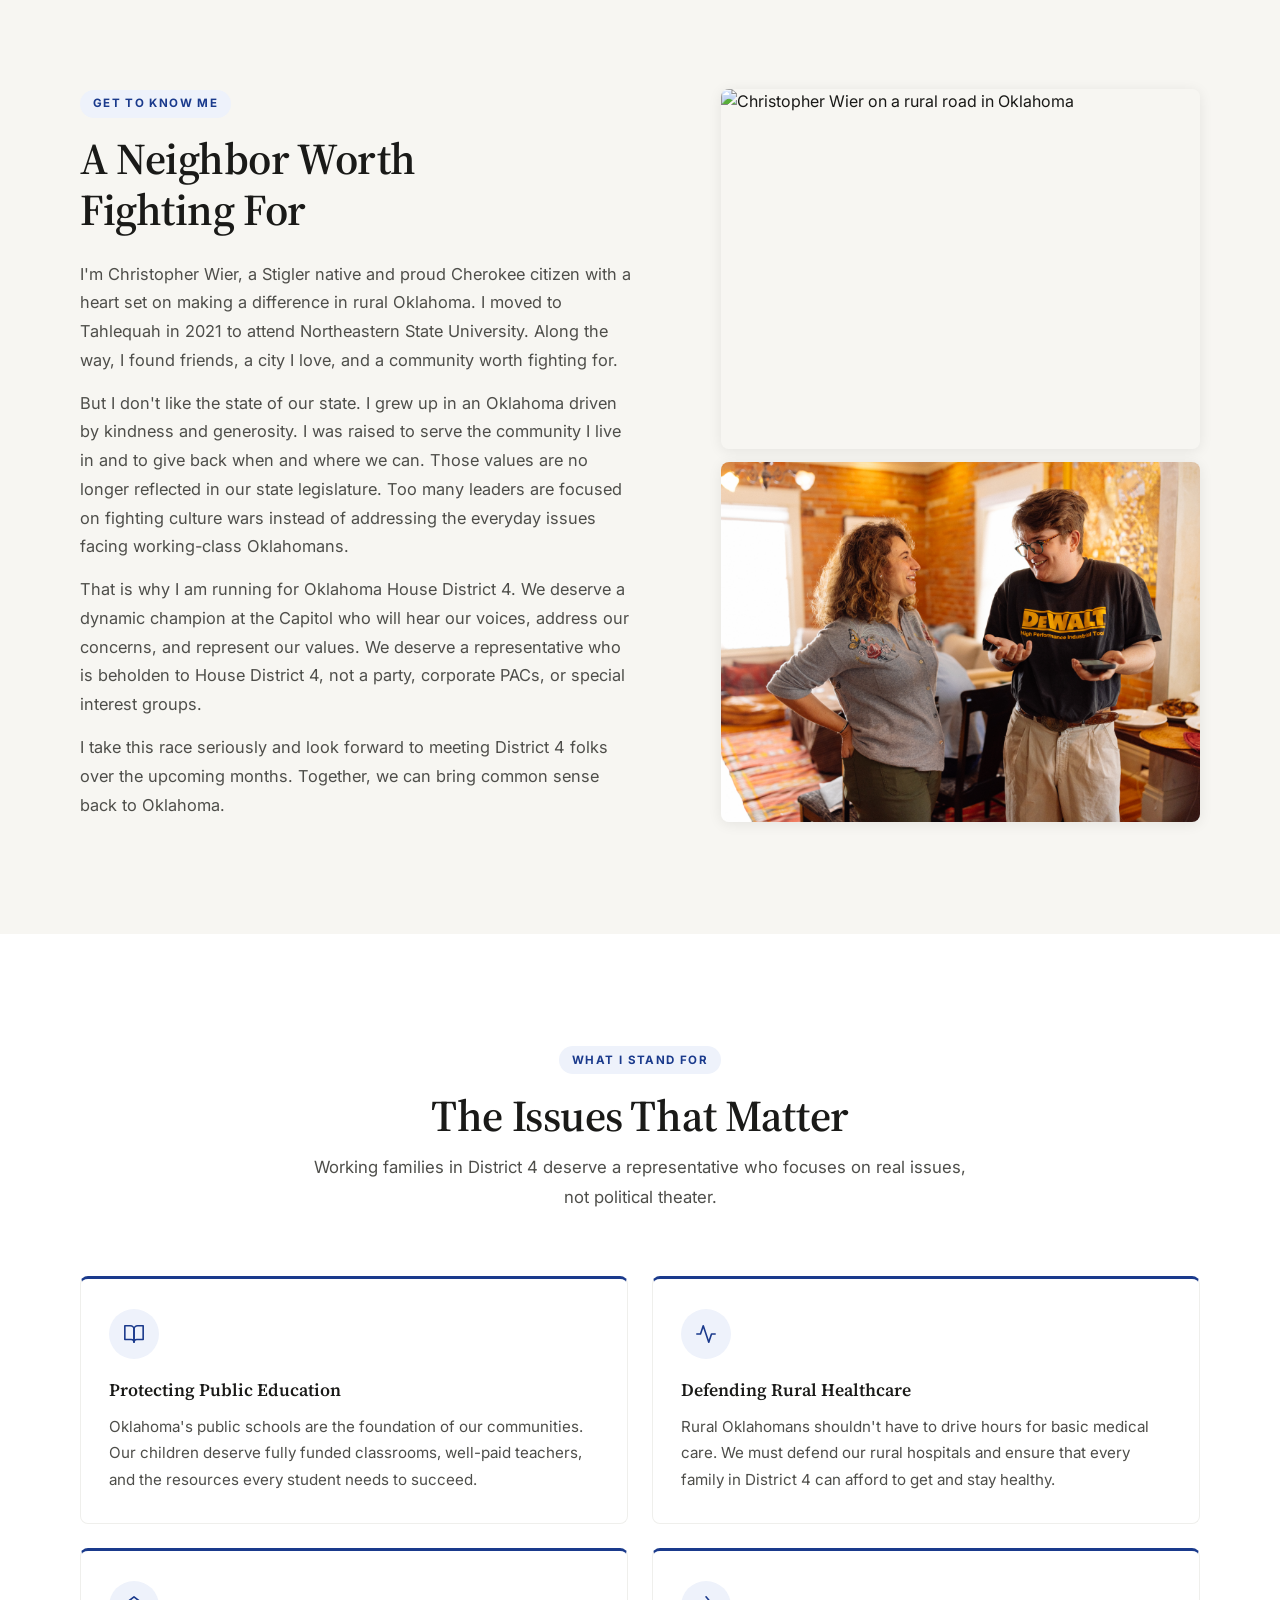
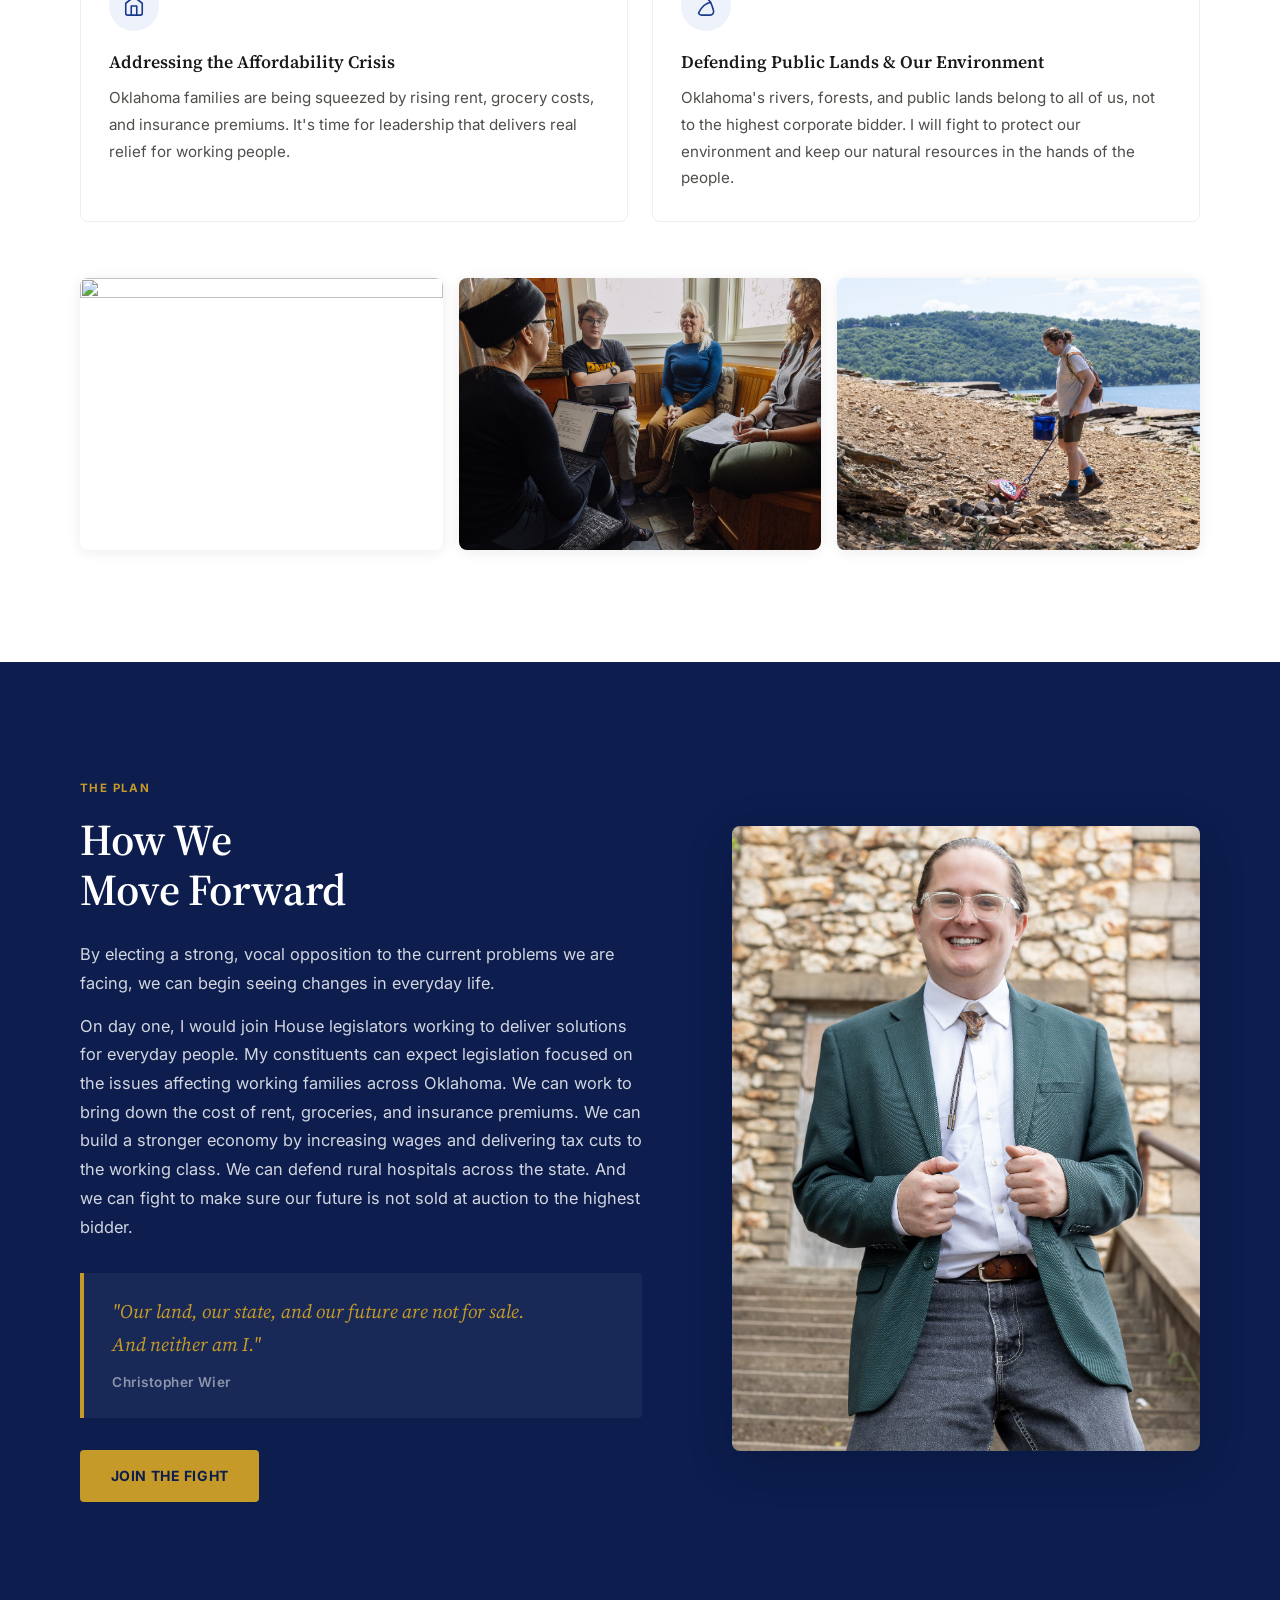
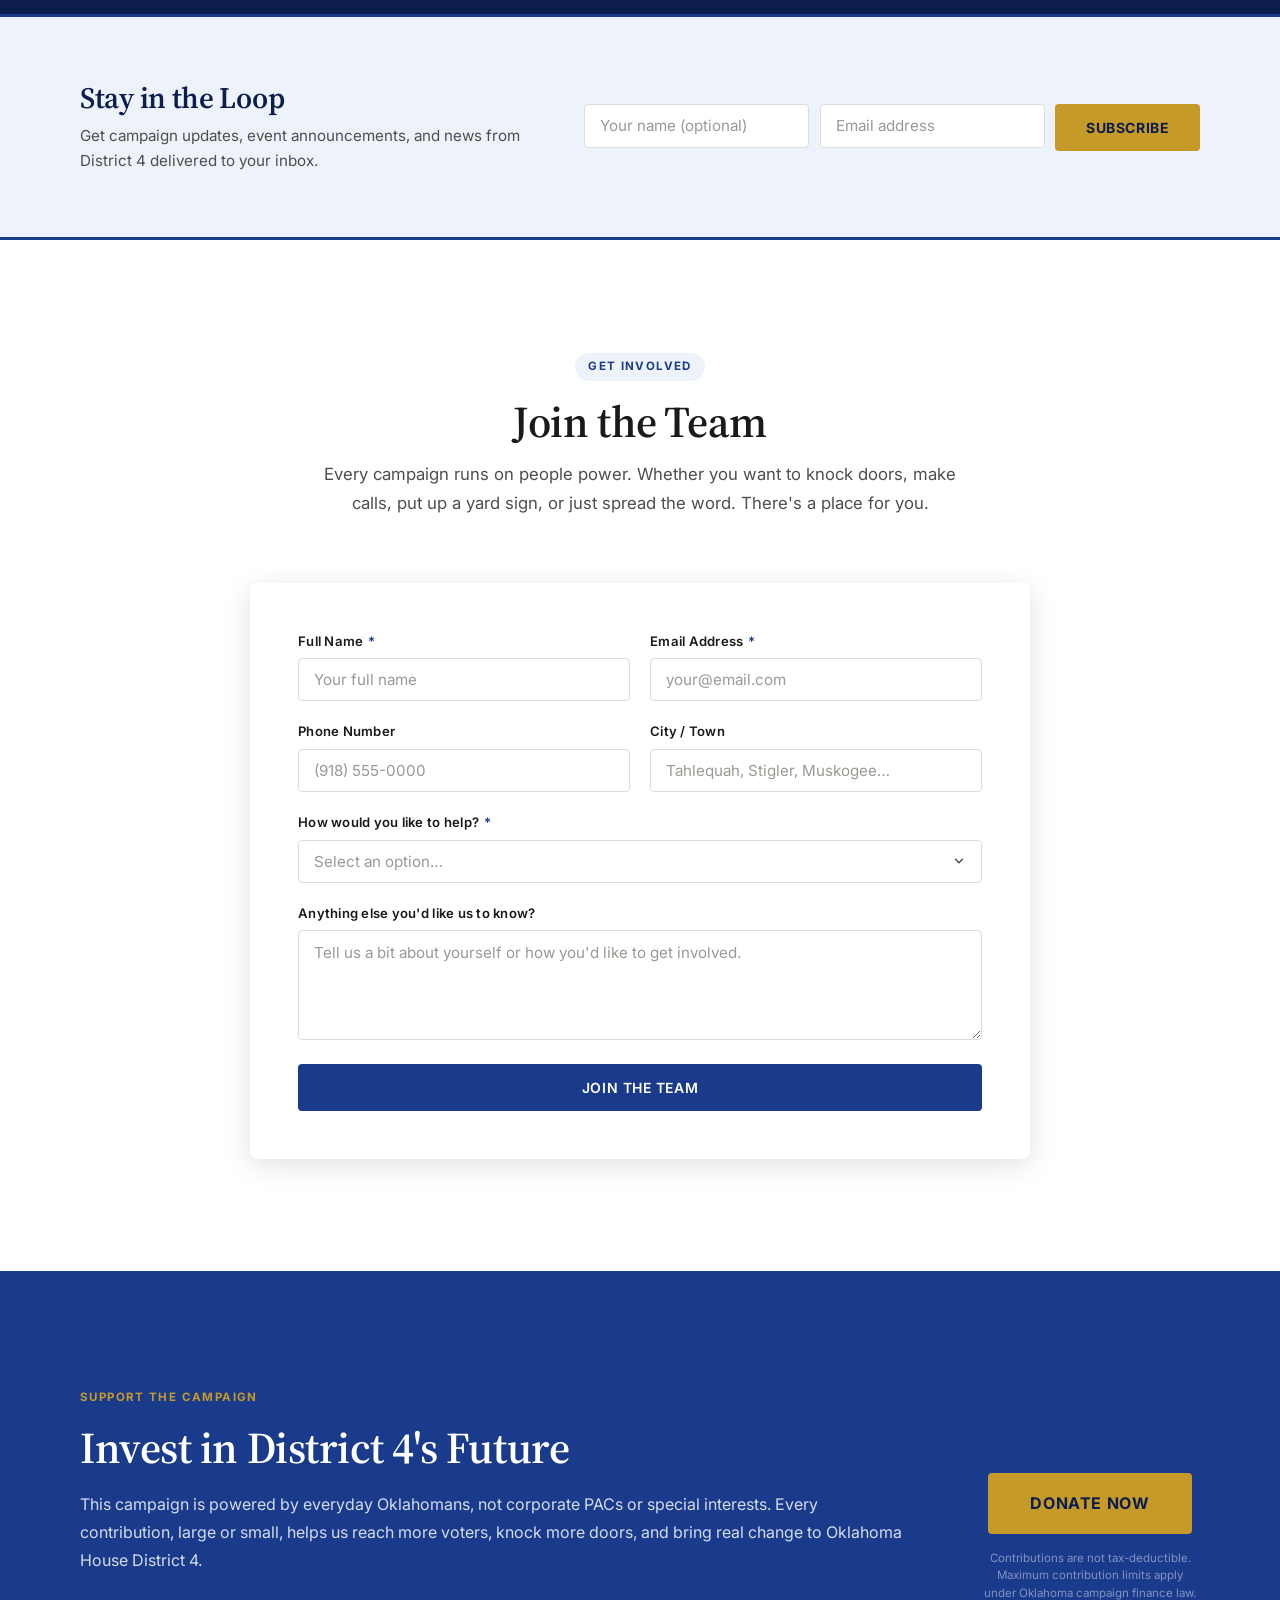
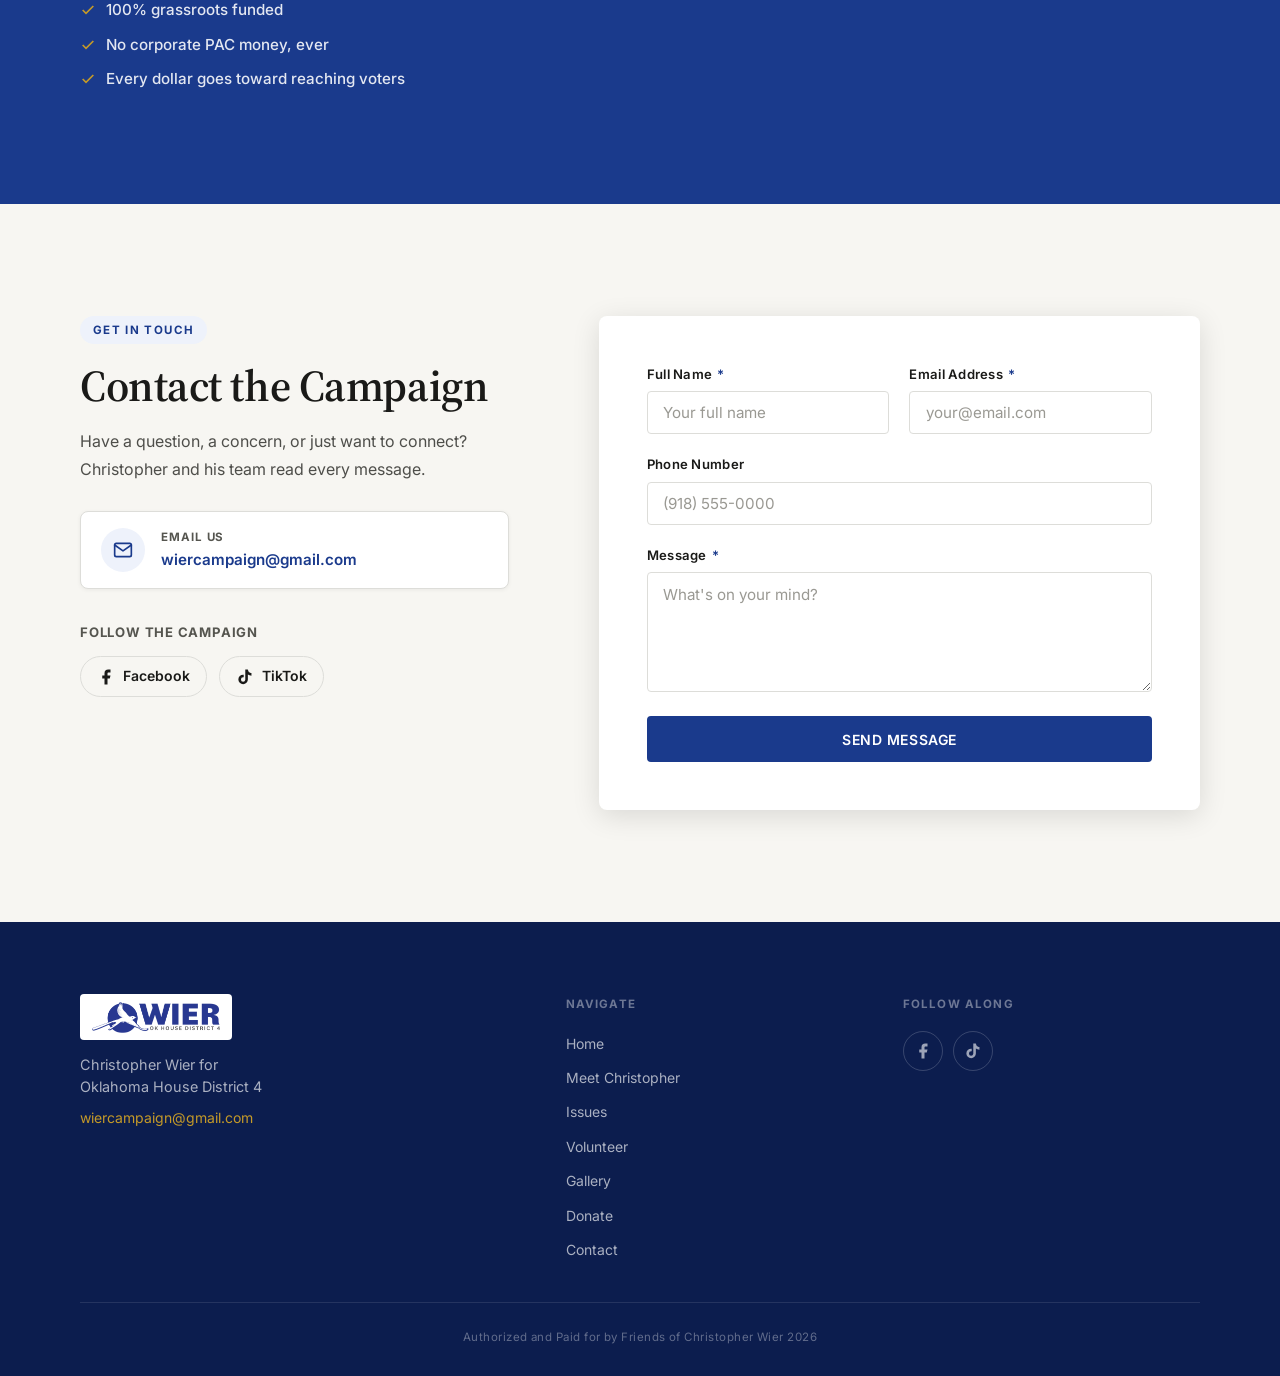
==== commit afa6b305: "Complete campaign site redesign and feature additions - Full site rebuild: professional hero, Meet C" ====
--- a/index.html
+++ b/index.html
@@ -10,9 +10,23 @@
   <meta property="og:description" content="Bringing power back to everyday Oklahomans.">
   <meta property="og:type" content="website">
 
+  <!-- Google tag (gtag.js) -->
+  <script async src="https://www.googletagmanager.com/gtag/js?id=G-NYT1KSD65Z"></script>
+  <script>
+    window.dataLayer = window.dataLayer || [];
+    function gtag(){dataLayer.push(arguments);}
+    gtag('js', new Date());
+
+    gtag('config', 'G-NYT1KSD65Z');
+  </script>
+
   <link rel="preconnect" href="https://fonts.googleapis.com">
   <link rel="preconnect" href="https://fonts.gstatic.com" crossorigin>
   <link href="https://fonts.googleapis.com/css2?family=Inter:wght@400;500;600;700&family=Source+Serif+4:ital,opsz,wght@0,8..60,400;0,8..60,600;0,8..60,700;1,8..60,400;1,8..60,600&display=swap" rel="stylesheet">
+
+  <link rel="icon" type="image/svg+xml" href="favicon.svg">
+  <link rel="icon" type="image/png" href="assets/logos/Wier_logo_Final.png">
+  <link rel="apple-touch-icon" href="assets/logos/Wier_logo_Final.png">
 
   <link rel="stylesheet" href="css/styles.css">
 </head>
@@ -45,7 +59,8 @@
         <li><a href="#meet"      class="nav-link">Meet Christopher</a></li>
         <li><a href="#issues"    class="nav-link">Issues</a></li>
         <li><a href="#volunteer" class="nav-link">Volunteer</a></li>
-        <li><a href="#donate"    class="nav-link nav-donate-pill">Donate</a></li>
+        <li><a href="gallery.html" class="nav-link">Gallery</a></li>
+        <li><a href="https://secure.actblue.com/donate/christopher-wier-2026" class="nav-link nav-donate-pill" target="_blank" rel="noopener">Donate</a></li>
         <li><a href="#contact"   class="nav-link">Contact</a></li>
       </ul>
     </nav>
@@ -57,7 +72,7 @@
   <section class="hero" id="home" aria-label="Campaign hero">
     <div class="hero-media" aria-hidden="true">
       <img
-        src="assets/images/Front Page.JPG"
+        src="assets/images/Front%20Page.JPG"
         alt=""
         class="hero-bg"
         fetchpriority="high"
@@ -266,6 +281,46 @@
           >
         </div>
 
+      </div>
+    </div>
+  </section>
+
+  <!-- =========================================================
+       NEWSLETTER  (email capture strip)
+  ========================================================= -->
+  <section class="newsletter-strip" id="newsletter" aria-labelledby="newsletter-heading">
+    <div class="container">
+      <div class="newsletter-inner">
+        <div class="newsletter-text">
+          <h2 id="newsletter-heading">Stay in the Loop</h2>
+          <p>Get campaign updates, event announcements, and news from District 4 delivered to your inbox.</p>
+        </div>
+        <form id="newsletter-form" class="newsletter-form" novalidate>
+          <div class="newsletter-fields">
+            <div class="nl-field">
+              <label for="nl-name" class="sr-only">Your name</label>
+              <input type="text"  id="nl-name"  name="name"  placeholder="Your name (optional)" autocomplete="name">
+            </div>
+            <div class="nl-field">
+              <label for="nl-email" class="sr-only">Email address <span aria-label="required">*</span></label>
+              <input type="email" id="nl-email" name="email" placeholder="Email address" autocomplete="email" required>
+            </div>
+            <button type="submit" class="btn btn-gold" id="nl-submit">
+              <span class="btn-label">Subscribe</span>
+              <span class="btn-spinner" aria-hidden="true" hidden>
+                <svg viewBox="0 0 24 24" fill="none" stroke="currentColor" stroke-width="2.5" class="spinner-icon" aria-hidden="true"><circle cx="12" cy="12" r="10" stroke-opacity="0.25"/><path d="M12 2a10 10 0 0 1 10 10" stroke-opacity="1"/></svg>
+              </span>
+            </button>
+          </div>
+          <div class="form-feedback form-success nl-feedback" id="nl-success" hidden role="alert">
+            <svg viewBox="0 0 24 24" fill="none" stroke="currentColor" stroke-width="2.5" aria-hidden="true"><polyline points="20 6 9 17 4 12"/></svg>
+            <div><strong>You're subscribed!</strong> <p>Thanks for signing up. We'll keep you posted.</p></div>
+          </div>
+          <div class="form-feedback form-error nl-feedback" id="nl-error" hidden role="alert">
+            <svg viewBox="0 0 24 24" fill="none" stroke="currentColor" stroke-width="2" aria-hidden="true"><circle cx="12" cy="12" r="10"/><line x1="12" y1="8" x2="12" y2="12"/><line x1="12" y1="16" x2="12.01" y2="16"/></svg>
+            <div><strong>Something went wrong.</strong> <p>Please try again or email <a href="mailto:wiercampaign@gmail.com">wiercampaign@gmail.com</a>.</p></div>
+          </div>
+        </form>
       </div>
     </div>
   </section>
@@ -377,11 +432,7 @@
         </div>
 
         <div class="donate-cta-col">
-          <!-- TODO: Replace href="#" with your actual donation processor URL
-               (ActBlue: https://secure.actblue.com/...
-                Anedot: https://pay.anedot.com/...
-                or your campaign's chosen platform) -->
-          <a href="#" class="btn btn-gold btn-lg">Donate Now</a>
+          <a href="https://secure.actblue.com/donate/christopher-wier-2026" class="btn btn-gold btn-lg" target="_blank" rel="noopener">Donate Now</a>
           <p class="donate-legal">Contributions are not tax-deductible.<br>Maximum contribution limits apply under Oklahoma campaign finance law.</p>
         </div>
 
@@ -417,15 +468,13 @@
           <div class="contact-social">
             <p class="contact-social-label">Follow the Campaign</p>
             <div class="social-row">
-              <!-- TODO: Replace href="#" with real Facebook page URL -->
-              <a href="#" class="social-pill" aria-label="Facebook">
+              <a href="https://www.facebook.com/wierok2024" class="social-pill" aria-label="Facebook" target="_blank" rel="noopener">
                 <svg viewBox="0 0 24 24" fill="currentColor" aria-hidden="true"><path d="M18 2h-3a5 5 0 0 0-5 5v3H7v4h3v8h4v-8h3l1-4h-4V7a1 1 0 0 1 1-1h3z"/></svg>
                 Facebook
               </a>
-              <!-- TODO: Replace href="#" with real Instagram profile URL -->
-              <a href="#" class="social-pill" aria-label="Instagram">
-                <svg viewBox="0 0 24 24" fill="none" stroke="currentColor" stroke-width="2" aria-hidden="true"><rect x="2" y="2" width="20" height="20" rx="5" ry="5"/><circle cx="12" cy="12" r="4"/><circle cx="17.5" cy="6.5" r="0.5" fill="currentColor" stroke="none"/></svg>
-                Instagram
+              <a href="https://www.tiktok.com/@chriswier" class="social-pill" aria-label="TikTok" target="_blank" rel="noopener">
+                <svg viewBox="0 0 24 24" fill="currentColor" aria-hidden="true"><path d="M19.59 6.69a4.83 4.83 0 0 1-3.77-4.25V2h-3.45v13.67a2.89 2.89 0 0 1-2.88 2.5 2.89 2.89 0 0 1-2.89-2.89 2.89 2.89 0 0 1 2.89-2.89c.28 0 .54.04.79.1V9.01a6.32 6.32 0 0 0-.79-.05 6.34 6.34 0 0 0-6.34 6.34 6.34 6.34 0 0 0 6.34 6.34 6.34 6.34 0 0 0 6.33-6.34V8.69a8.18 8.18 0 0 0 4.78 1.52V6.76a4.85 4.85 0 0 1-1.01-.07z"/></svg>
+                TikTok
               </a>
             </div>
           </div>
@@ -510,7 +559,8 @@
             <li><a href="#meet">Meet Christopher</a></li>
             <li><a href="#issues">Issues</a></li>
             <li><a href="#volunteer">Volunteer</a></li>
-            <li><a href="#donate">Donate</a></li>
+            <li><a href="gallery.html">Gallery</a></li>
+            <li><a href="https://secure.actblue.com/donate/christopher-wier-2026" target="_blank" rel="noopener">Donate</a></li>
             <li><a href="#contact">Contact</a></li>
           </ul>
         </div>
@@ -518,13 +568,11 @@
         <div class="footer-social-col">
           <p class="footer-col-heading">Follow Along</p>
           <div class="footer-icons" role="list">
-            <!-- TODO: Replace href="#" with real Facebook URL -->
-            <a href="#" class="footer-icon-link" aria-label="Facebook" role="listitem">
+            <a href="https://www.facebook.com/wierok2024" class="footer-icon-link" aria-label="Facebook" role="listitem" target="_blank" rel="noopener">
               <svg viewBox="0 0 24 24" fill="currentColor" aria-hidden="true"><path d="M18 2h-3a5 5 0 0 0-5 5v3H7v4h3v8h4v-8h3l1-4h-4V7a1 1 0 0 1 1-1h3z"/></svg>
             </a>
-            <!-- TODO: Replace href="#" with real Instagram URL -->
-            <a href="#" class="footer-icon-link" aria-label="Instagram" role="listitem">
-              <svg viewBox="0 0 24 24" fill="none" stroke="currentColor" stroke-width="2" aria-hidden="true"><rect x="2" y="2" width="20" height="20" rx="5" ry="5"/><circle cx="12" cy="12" r="4"/><circle cx="17.5" cy="6.5" r="0.5" fill="currentColor" stroke="none"/></svg>
+            <a href="https://www.tiktok.com/@chriswier" class="footer-icon-link" aria-label="TikTok" role="listitem" target="_blank" rel="noopener">
+              <svg viewBox="0 0 24 24" fill="currentColor" aria-hidden="true"><path d="M19.59 6.69a4.83 4.83 0 0 1-3.77-4.25V2h-3.45v13.67a2.89 2.89 0 0 1-2.88 2.5 2.89 2.89 0 0 1-2.89-2.89 2.89 2.89 0 0 1 2.89-2.89c.28 0 .54.04.79.1V9.01a6.32 6.32 0 0 0-.79-.05 6.34 6.34 0 0 0-6.34 6.34 6.34 6.34 0 0 0 6.34 6.34 6.34 6.34 0 0 0 6.33-6.34V8.69a8.18 8.18 0 0 0 4.78 1.52V6.76a4.85 4.85 0 0 1-1.01-.07z"/></svg>
             </a>
           </div>
         </div>
--- a/css/styles.css
+++ b/css/styles.css
@@ -689,6 +689,91 @@
   aspect-ratio: 3/4;
   object-fit: cover;
   object-position: center top;
+}
+
+/* ---------------------------------------------------------------
+   12a. Newsletter Strip
+--------------------------------------------------------------- */
+.newsletter-strip {
+  background: var(--blue-light);
+  border-top: 3px solid var(--blue);
+  border-bottom: 3px solid var(--blue);
+  padding: clamp(2.5rem, 5vw, 4rem) 0;
+}
+
+.newsletter-inner {
+  display: grid;
+  grid-template-columns: 1fr 1.4fr;
+  gap: clamp(1.5rem, 5vw, 4rem);
+  align-items: center;
+}
+
+.newsletter-text h2 {
+  font-size: clamp(1.35rem, 3vw, 1.85rem);
+  color: var(--blue-dark);
+  margin-bottom: .5rem;
+}
+.newsletter-text p {
+  font-size: .95rem;
+  color: var(--text-muted);
+  line-height: 1.65;
+}
+
+.newsletter-fields {
+  display: flex;
+  gap: .65rem;
+  flex-wrap: wrap;
+}
+.nl-field { flex: 1; min-width: 160px; }
+.nl-field input {
+  width: 100%;
+  padding: .72rem .95rem;
+  border: 1.5px solid var(--gray-200);
+  border-radius: var(--radius);
+  font-family: var(--font-ui);
+  font-size: .95rem;
+  color: var(--text);
+  background: var(--white);
+  outline: none;
+  transition: border-color var(--speed), box-shadow var(--speed);
+}
+.nl-field input::placeholder { color: var(--gray-400); }
+.nl-field input:focus {
+  border-color: var(--blue);
+  box-shadow: 0 0 0 3px rgba(26,58,140,.12);
+}
+.nl-field input.invalid {
+  border-color: #DC2626;
+  box-shadow: 0 0 0 3px rgba(220,38,38,.1);
+}
+
+.newsletter-fields .btn {
+  flex-shrink: 0;
+  align-self: flex-start;
+}
+
+.nl-feedback {
+  margin-top: .85rem;
+  width: 100%;
+}
+
+/* Screen-reader-only labels */
+.sr-only {
+  position: absolute;
+  width: 1px;
+  height: 1px;
+  padding: 0;
+  margin: -1px;
+  overflow: hidden;
+  clip: rect(0,0,0,0);
+  white-space: nowrap;
+  border: 0;
+}
+
+@media (max-width: 720px) {
+  .newsletter-inner { grid-template-columns: 1fr; }
+  .newsletter-fields { flex-direction: column; }
+  .newsletter-fields .btn { width: 100%; }
 }
 
 /* ---------------------------------------------------------------
@@ -1099,7 +1184,10 @@
 --------------------------------------------------------------- */
 @media (max-width: 640px) {
 
-  /* Hero */
+  /* Hero — hide logo on mobile so it doesn't cover Christopher's face.
+     The nav logo is always visible, so nothing is lost. */
+  .hero-logo { display: none; }
+
   .hero-actions {
     flex-direction: column;
     align-items: flex-start;
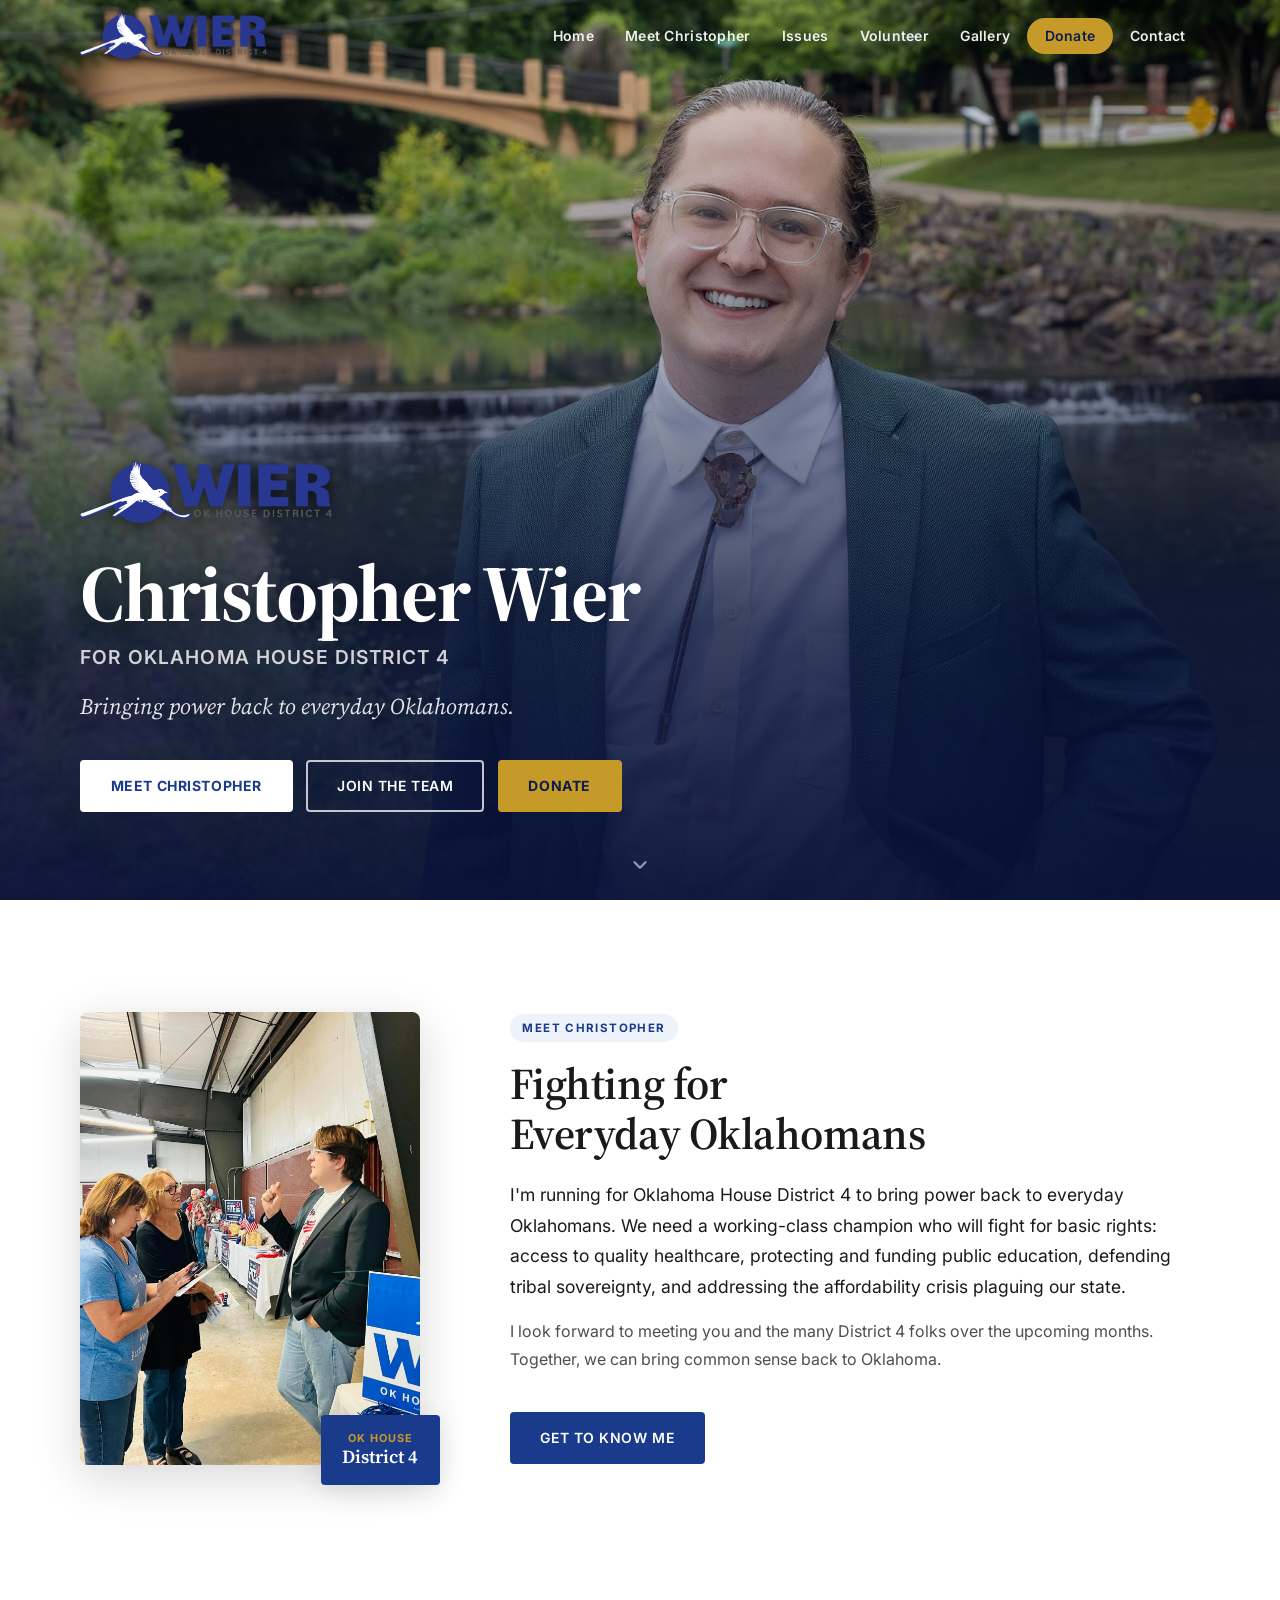
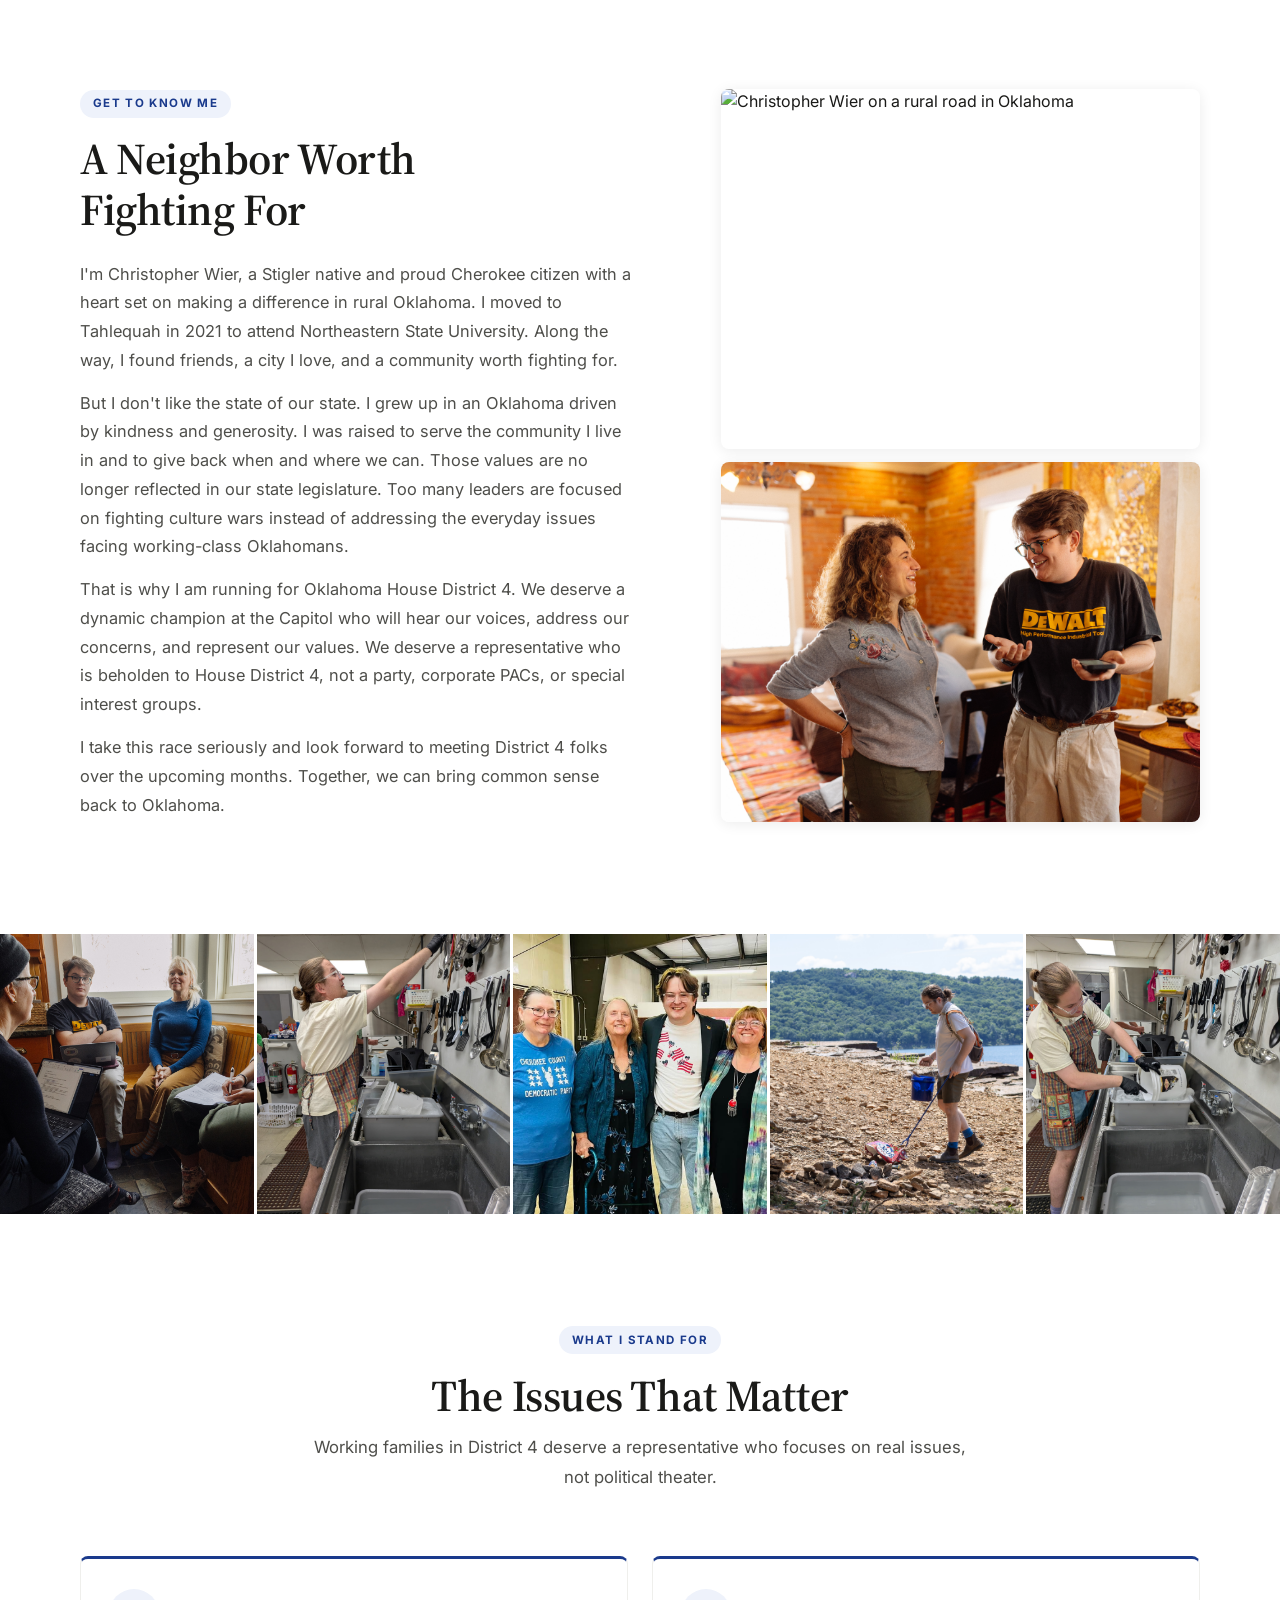
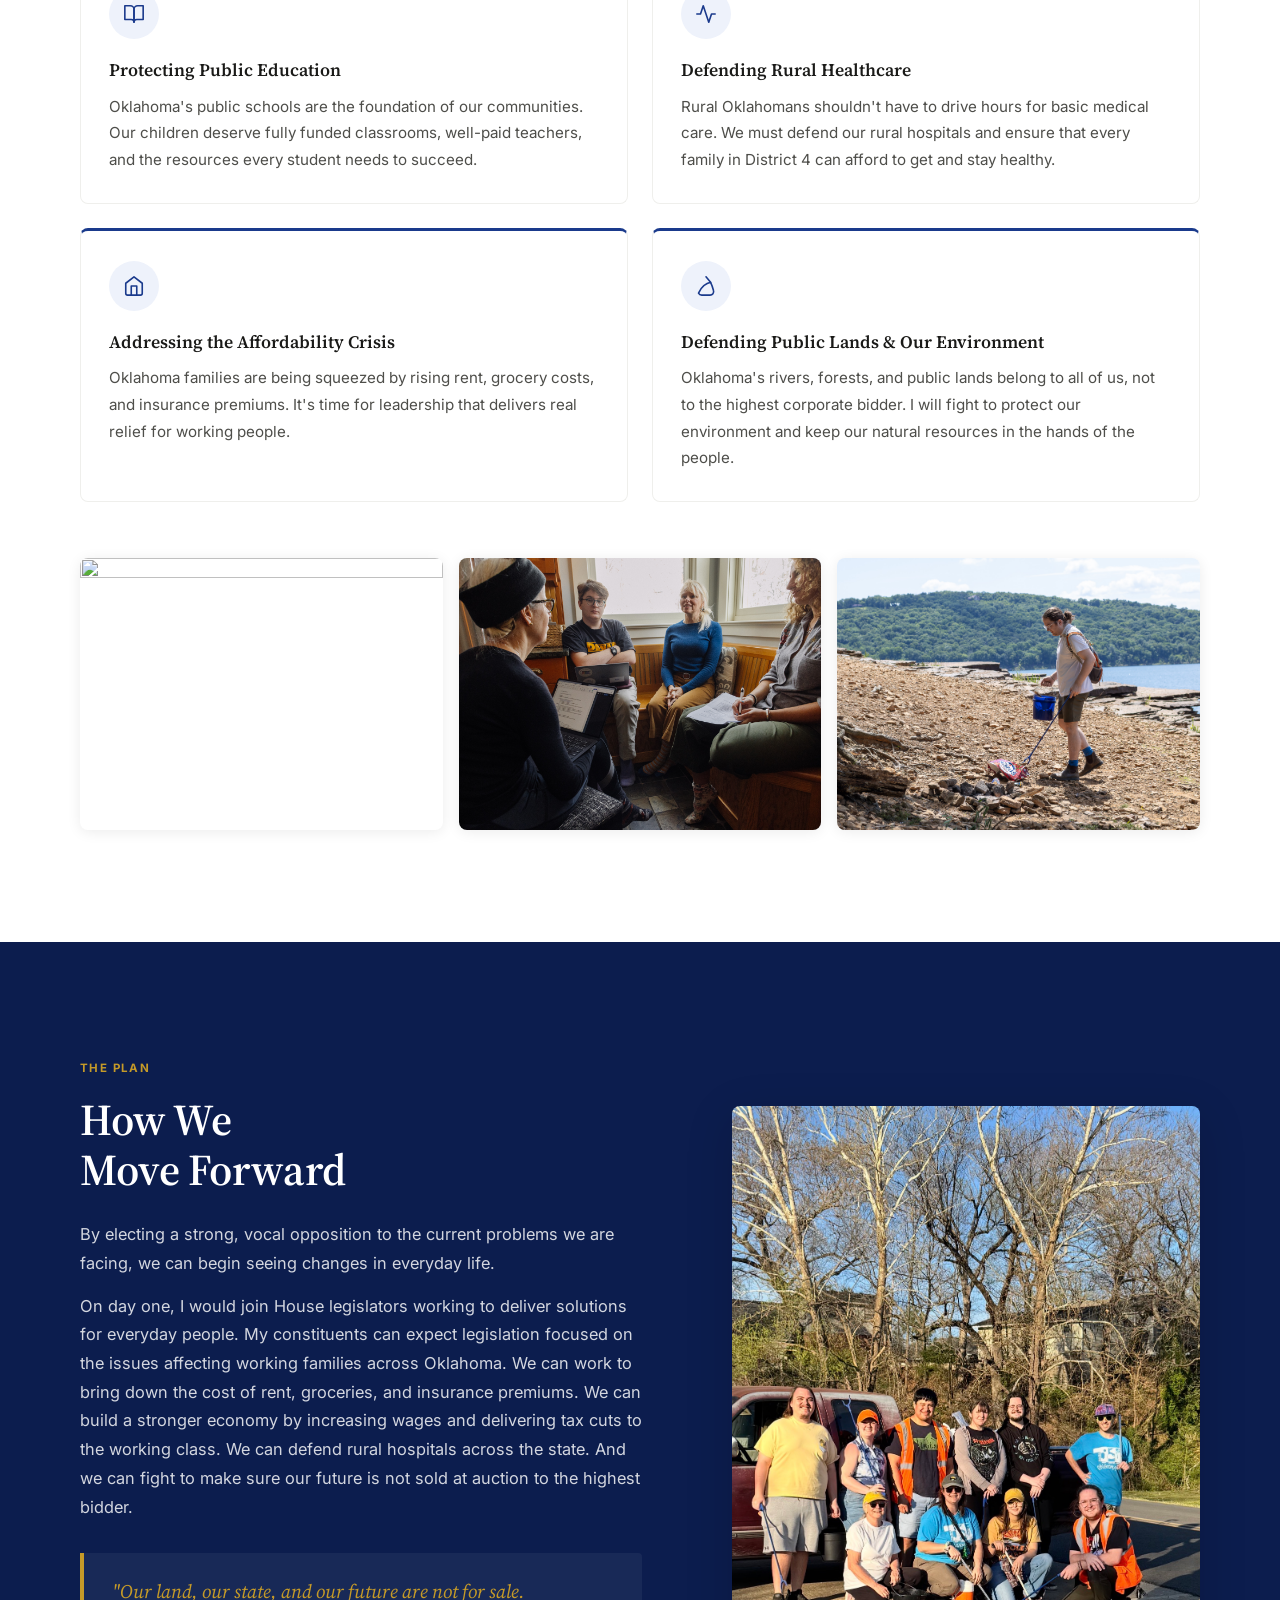
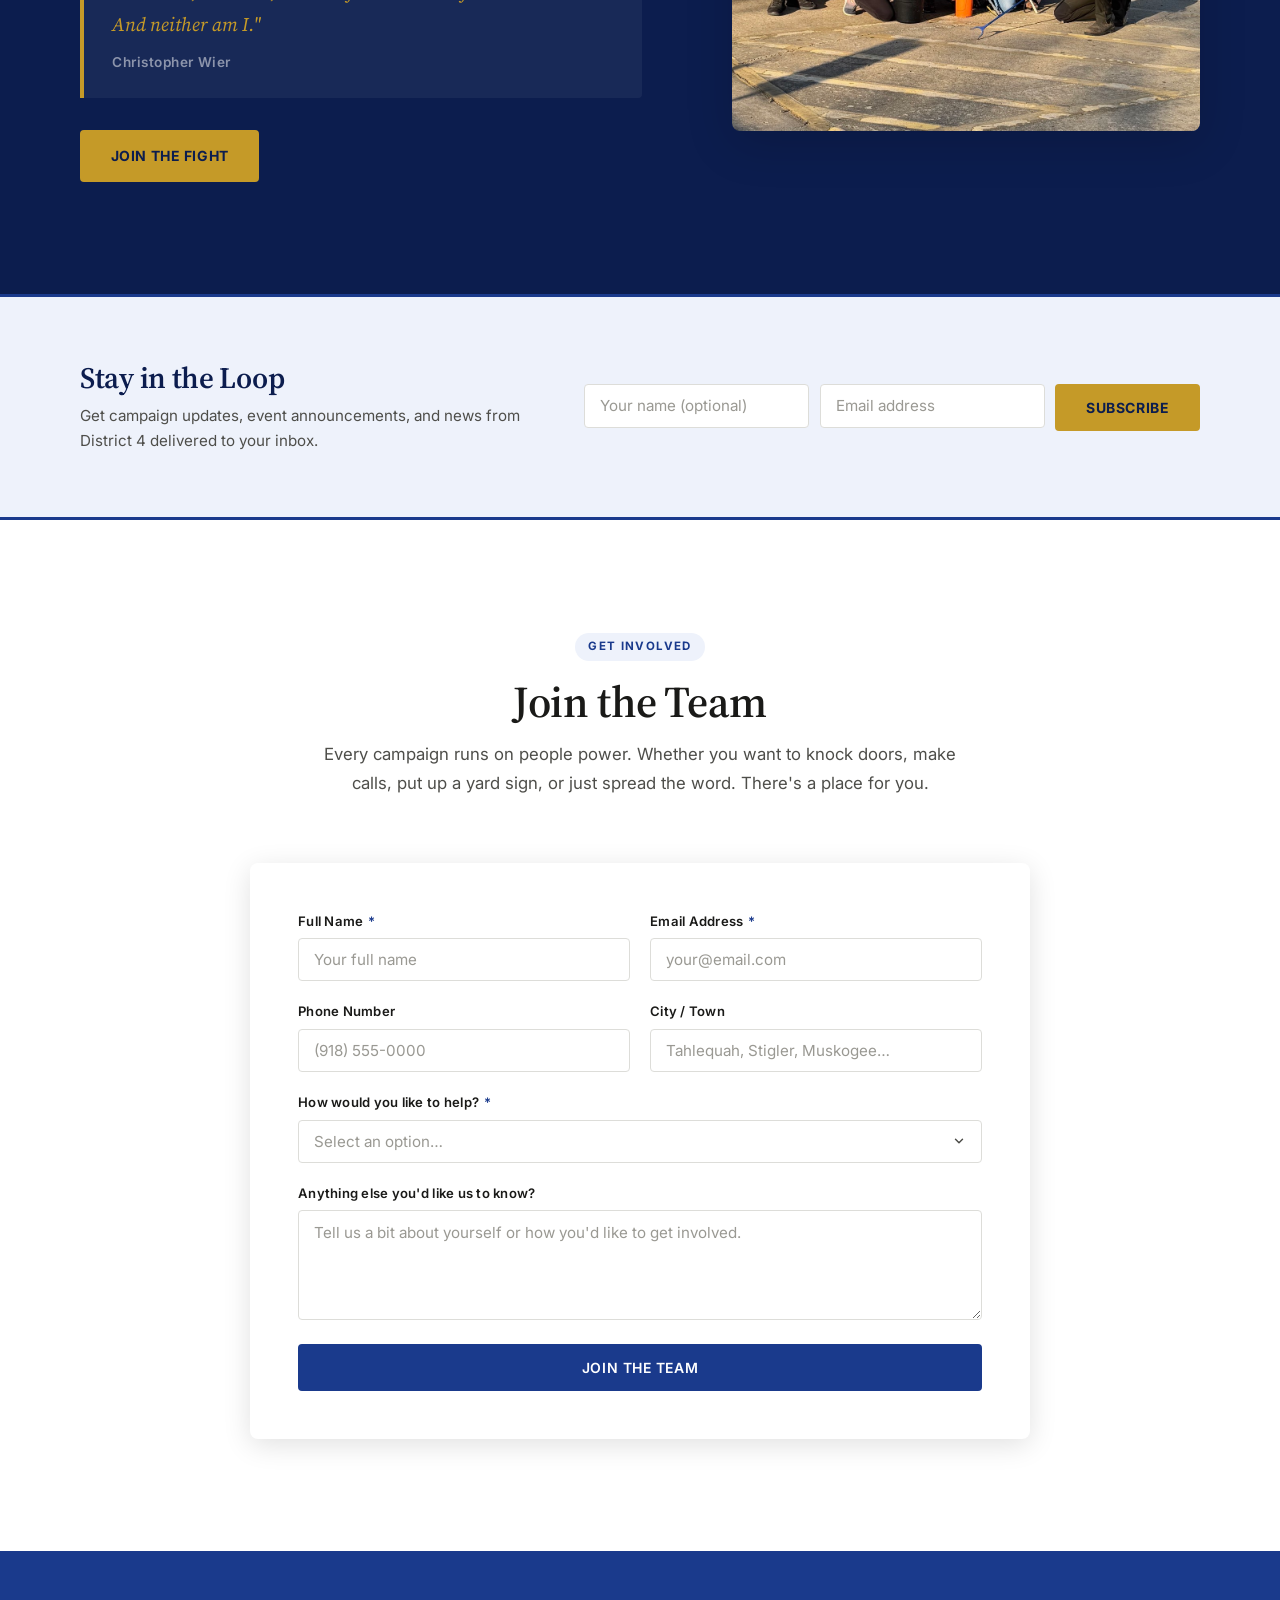
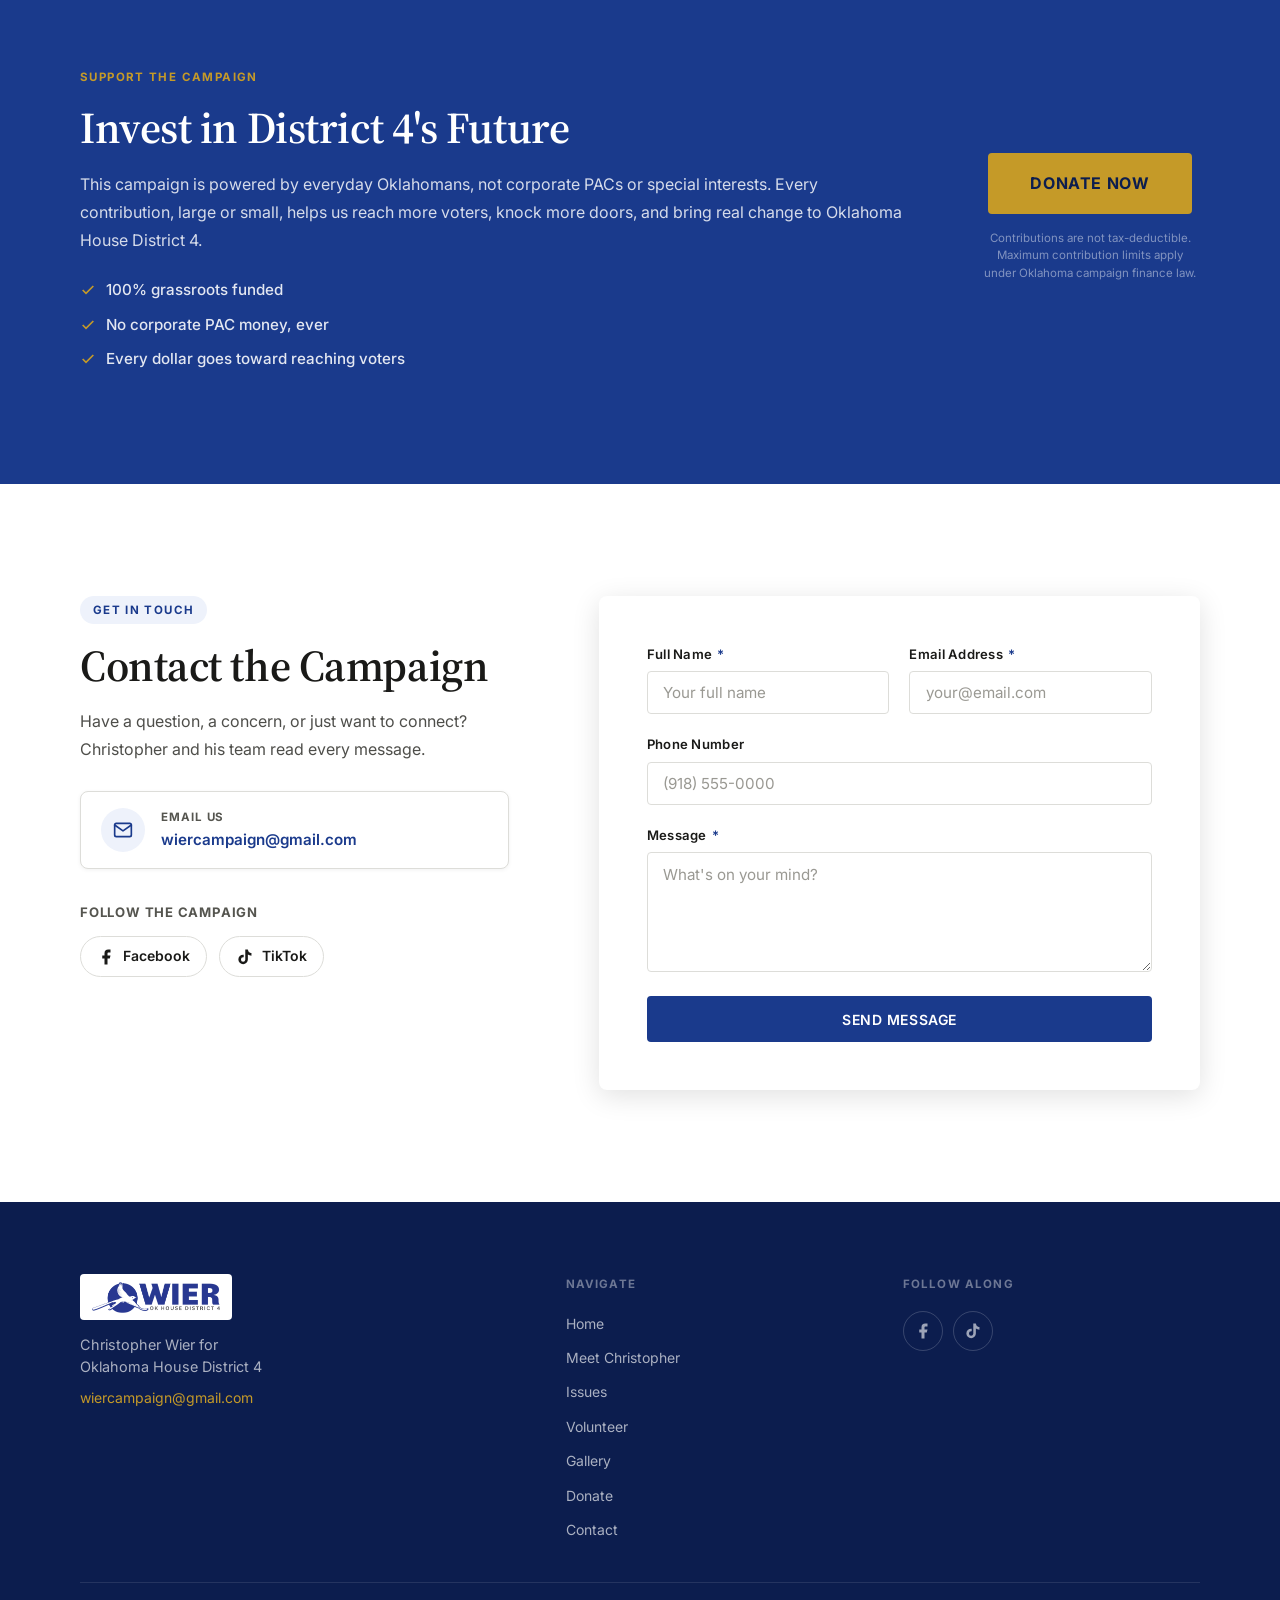
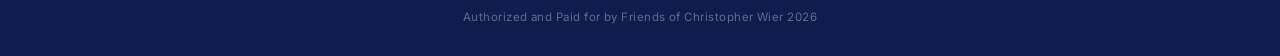
==== commit ec450a9c: "Remove campaign portraits, add photo mosaic strip, blend homepage sections - Gallery: remove separat" ====
--- a/index.html
+++ b/index.html
@@ -115,8 +115,8 @@
         <div class="meet-portrait-col">
           <div class="portrait-frame">
             <img
-              src="assets/images/WIER2026-1.JPG"
-              alt="Christopher Wier"
+              src="assets/images/IMG_5459.jpg"
+              alt="Christopher Wier speaking with voters at a campaign event"
               class="portrait-img"
               loading="lazy"
             >
@@ -142,7 +142,7 @@
   <!-- =========================================================
        GET TO KNOW ME  (bio)
   ========================================================= -->
-  <section class="section bg-light" id="about" aria-labelledby="about-heading">
+  <section class="section" id="about" aria-labelledby="about-heading">
     <div class="container">
       <div class="about-grid">
 
@@ -183,6 +183,17 @@
   </section>
 
   <!-- =========================================================
+       PHOTO MOSAIC STRIP  (full-bleed, between bio and issues)
+  ========================================================= -->
+  <div class="photo-mosaic" aria-hidden="true">
+    <img src="assets/images/_68A8656.jpg"              alt="">
+    <img src="assets/images/1000003516.jpeg"           alt="">
+    <img src="assets/images/IMG_5456.jpg"              alt="">
+    <img src="assets/images/WIER2026-37_edited.jpg"    alt="">
+    <img src="assets/images/PXL_20260604_215813977.jpeg" alt="">
+  </div>
+
+  <!-- =========================================================
        ISSUES
   ========================================================= -->
   <section class="section" id="issues" aria-labelledby="issues-heading">
@@ -274,8 +285,8 @@
 
         <div class="plan-photo-col" aria-hidden="true">
           <img
-            src="assets/images/WIER2026-5.JPG"
-            alt="Christopher Wier"
+            src="assets/images/IMG_7055.jpg"
+            alt="Christopher Wier with a community cleanup crew"
             class="plan-photo"
             loading="lazy"
           >
@@ -443,7 +454,7 @@
   <!-- =========================================================
        CONTACT
   ========================================================= -->
-  <section class="section bg-light" id="contact" aria-labelledby="contact-heading">
+  <section class="section" id="contact" aria-labelledby="contact-heading">
     <div class="container">
       <div class="contact-grid">
 
--- a/css/styles.css
+++ b/css/styles.css
@@ -508,7 +508,7 @@
   width: 100%;
   aspect-ratio: 3/4;
   object-fit: cover;
-  object-position: center top;
+  object-position: center center;
 }
 
 /* District badge */
@@ -577,7 +577,7 @@
 .photo-stack-secondary img {
   aspect-ratio: 4/3;
   object-fit: cover;
-  object-position: center top;
+  object-position: center;
 }
 
 /* ---------------------------------------------------------------
@@ -642,6 +642,27 @@
 }
 
 /* ---------------------------------------------------------------
+   10b. Full-bleed photo mosaic strip
+--------------------------------------------------------------- */
+.photo-mosaic {
+  display: flex;
+  gap: 3px;
+  overflow: hidden;
+  height: clamp(160px, 22vw, 280px);
+}
+.photo-mosaic img {
+  flex: 1;
+  min-width: 0;
+  object-fit: cover;
+  object-position: center center;
+  transition: transform .5s var(--ease);
+}
+.photo-mosaic img:hover {
+  transform: scale(1.04);
+  z-index: 1;
+}
+
+/* ---------------------------------------------------------------
    11. Plan / How We Move Forward
 --------------------------------------------------------------- */
 .plan-grid {
@@ -688,7 +709,7 @@
   box-shadow: var(--shadow-lg);
   aspect-ratio: 3/4;
   object-fit: cover;
-  object-position: center top;
+  object-position: center center;
 }
 
 /* ---------------------------------------------------------------
